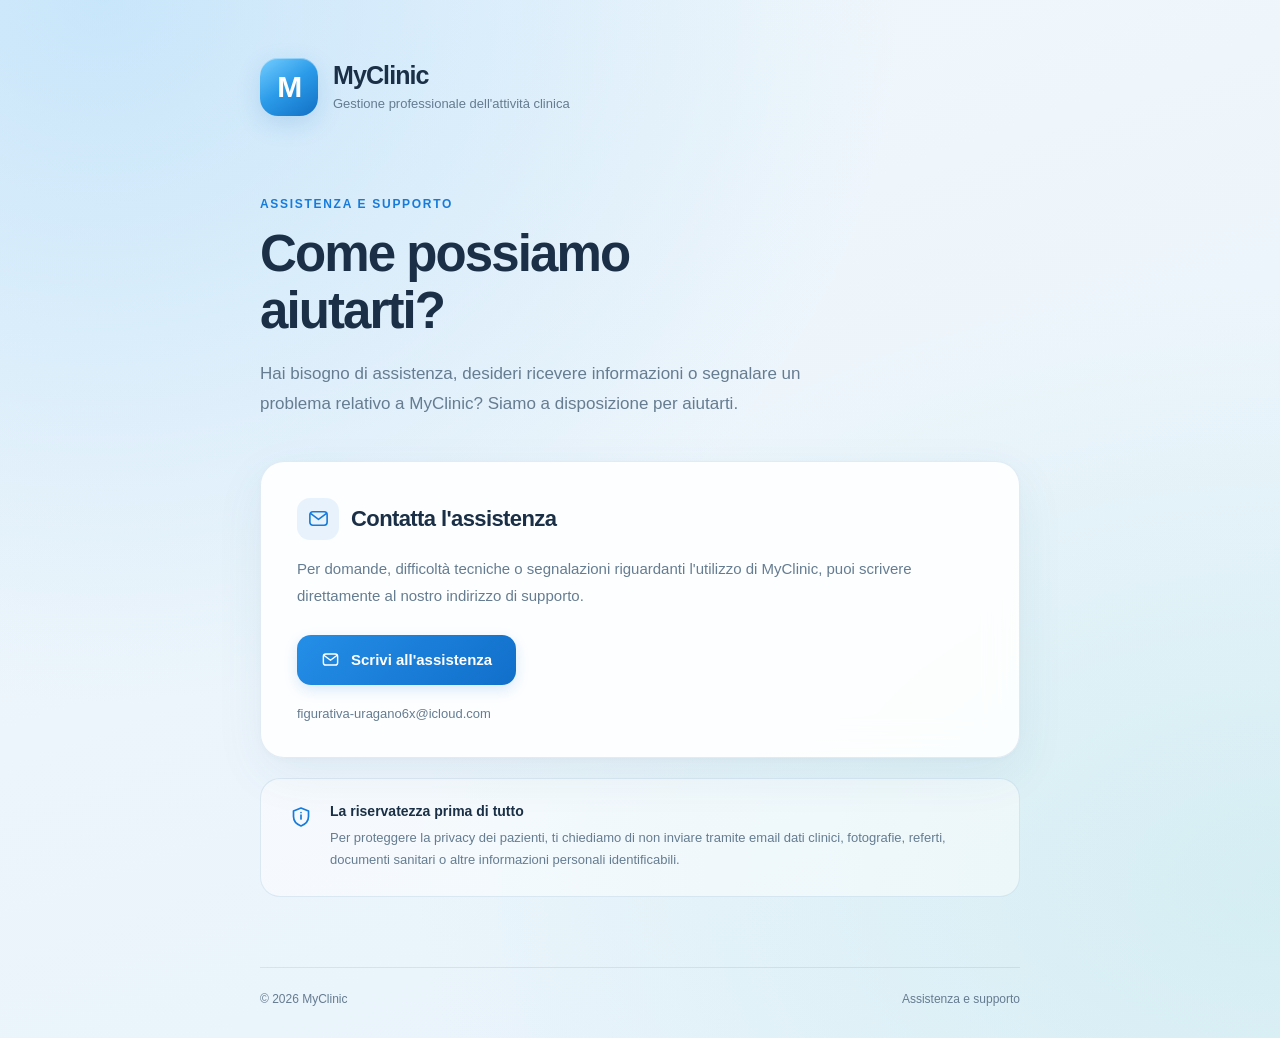
==== myclinic/supporto/index.html @ 0bcbd91c "Refactor index.html for improved structure and content Updated meta description and improved styling" ====
<!DOCTYPE html>
<html lang="it">

<head>
  <meta charset="UTF-8">
  <meta name="viewport" content="width=device-width, initial-scale=1">
  <meta name="color-scheme" content="light dark">

  <title>MyClinic — Assistenza e supporto</title>

  <meta
    name="description"
    content="Assistenza ufficiale MyClinic. Informazioni e supporto per il gestionale professionale dedicato all'attività clinica."
  >

  <style>

    /* ==============================
       MYCLINIC — DESIGN SYSTEM
       ============================== */

    :root {
      color-scheme: light;

      --background: #f1f7fc;
      --background-secondary: #e8f3fb;

      --text: #1b3046;
      --text-secondary: #657c91;

      --accent: #167bdb;
      --accent-hover: #0868c2;

      --surface: rgba(255, 255, 255, 0.88);
      --surface-secondary: rgba(255, 255, 255, 0.48);

      --border: rgba(94, 151, 194, 0.18);

      --shadow:
        0 16px 50px rgba(45, 96, 143, 0.07),
        0 2px 8px rgba(45, 96, 143, 0.03);

      --radius: 24px;
    }

    * {
      box-sizing: border-box;
    }

    html {
      min-height: 100%;
    }

    body {
      margin: 0;
      min-height: 100vh;

      font-family:
        -apple-system,
        BlinkMacSystemFont,
        "Segoe UI",
        sans-serif;

      -webkit-font-smoothing: antialiased;

      color: var(--text);

      background:
        radial-gradient(
          ellipse at 8% 0%,
          rgba(128, 199, 247, 0.36),
          transparent 48%
        ),
        radial-gradient(
          ellipse at 100% 85%,
          rgba(135, 217, 212, 0.21),
          transparent 48%
        ),
        linear-gradient(
          160deg,
          var(--background),
          var(--background-secondary)
        );
    }

    a {
      color: var(--accent);
    }

    /* ==============================
       LAYOUT
       ============================== */

    .container {
      width: min(100% - 40px, 760px);
      margin: 0 auto;
      padding: 58px 0 32px;
    }

    /* ==============================
       BRAND
       ============================== */

    .brand {
      display: flex;
      align-items: center;
      gap: 15px;
      margin-bottom: 78px;
    }

    .brand-mark {
      width: 58px;
      height: 58px;

      flex-shrink: 0;

      display: grid;
      place-items: center;

      border-radius: 18px;

      background:
        linear-gradient(
          145deg,
          #75ceff 0%,
          #2b9be9 48%,
          #126fc4 100%
        );

      box-shadow:
        0 8px 24px rgba(37, 119, 197, 0.18),
        inset 0 1px 0 rgba(255, 255, 255, 0.38);

      color: #ffffff;

      font-size: 30px;
      font-weight: 750;
      letter-spacing: -1.5px;
    }

    .brand-name {
      font-size: 25px;
      font-weight: 750;
      letter-spacing: -0.9px;
    }

    .brand-description {
      margin-top: 4px;
      font-size: 13px;
      color: var(--text-secondary);
      line-height: 1.5;
    }

    /* ==============================
       INTRODUZIONE
       ============================== */

    .eyebrow {
      display: inline-block;

      margin-bottom: 14px;

      color: var(--accent);

      font-size: 12px;
      font-weight: 750;
      letter-spacing: 1.7px;
      text-transform: uppercase;
    }

    h1 {
      margin: 0 0 20px;

      font-size: clamp(35px, 6vw, 51px);
      font-weight: 760;
      letter-spacing: -1.9px;
      line-height: 1.12;
    }

    .intro {
      max-width: 590px;

      margin: 0 0 42px;

      color: var(--text-secondary);

      font-size: 17px;
      line-height: 1.75;
    }

    /* ==============================
       CARD ASSISTENZA
       ============================== */

    .card {
      padding: 36px;

      background: var(--surface);

      border: 1px solid var(--border);
      border-radius: var(--radius);

      box-shadow: var(--shadow);

      backdrop-filter: blur(16px);
      -webkit-backdrop-filter: blur(16px);
    }

    .card-heading {
      display: flex;
      align-items: center;
      gap: 12px;

      margin-bottom: 15px;
    }

    .card-icon {
      width: 42px;
      height: 42px;

      flex-shrink: 0;

      display: grid;
      place-items: center;

      border-radius: 13px;

      background: rgba(22, 123, 219, 0.09);
      color: var(--accent);
    }

    .card h2 {
      margin: 0;

      font-size: 22px;
      font-weight: 720;
      letter-spacing: -0.6px;
    }

    .card p {
      margin: 0 0 26px;

      font-size: 15px;
      line-height: 1.8;

      color: var(--text-secondary);
    }

    /* ==============================
       PULSANTE ASSISTENZA
       ============================== */

    .button {
      display: inline-flex;
      align-items: center;
      justify-content: center;
      gap: 11px;

      min-height: 50px;
      padding: 14px 24px;

      border-radius: 14px;

      background:
        linear-gradient(
          135deg,
          #248ee7,
          #116fca
        );

      color: #ffffff;

      font-size: 15px;
      font-weight: 650;

      text-decoration: none;

      box-shadow:
        0 5px 14px rgba(22, 123, 219, 0.16);

      transition:
        transform 0.18s ease,
        box-shadow 0.18s ease,
        background 0.18s ease;
    }

    .button:hover {
      transform: translateY(-2px);

      box-shadow:
        0 8px 20px rgba(22, 123, 219, 0.23);
    }

    .button:focus-visible {
      outline: 3px solid var(--accent);
      outline-offset: 4px;
    }

    .email {
      display: block;

      margin-top: 21px;

      color: var(--text-secondary);

      font-size: 13px;
      overflow-wrap: anywhere;
    }

    /* ==============================
       INFORMATIVA PRIVACY
       ============================== */

    .privacy-notice {
      display: flex;
      align-items: flex-start;
      gap: 15px;

      margin-top: 20px;
      padding: 24px 26px;

      background: var(--surface-secondary);

      border: 1px solid var(--border);
      border-radius: 20px;
    }

    .privacy-icon {
      width: 28px;
      height: 28px;

      flex-shrink: 0;

      display: grid;
      place-items: center;

      color: var(--accent);
    }

    .privacy-notice strong {
      display: block;

      margin-bottom: 8px;

      font-size: 14px;
      font-weight: 700;
    }

    .privacy-notice p {
      margin: 0;

      color: var(--text-secondary);

      font-size: 13px;
      line-height: 1.75;
    }

    /* ==============================
       FOOTER
       ============================== */

    footer {
      display: flex;
      align-items: center;
      justify-content: space-between;
      flex-wrap: wrap;

      gap: 15px;

      margin-top: 70px;
      padding-top: 24px;

      border-top: 1px solid var(--border);

      color: var(--text-secondary);

      font-size: 12px;
    }

    footer a {
      color: inherit;
      text-decoration: none;
    }

    footer a:hover {
      color: var(--accent);
    }

    /* ==============================
       IPHONE / SCHERMI PICCOLI
       ============================== */

    @media (max-width: 600px) {

      .container {
        width: min(100% - 32px, 760px);
        padding-top: 32px;
      }

      .brand {
        margin-bottom: 60px;
      }

      .brand-mark {
        width: 52px;
        height: 52px;

        border-radius: 16px;
        font-size: 27px;
      }

      .brand-name {
        font-size: 23px;
      }

      .intro {
        font-size: 16px;
        margin-bottom: 32px;
      }

      .card {
        padding: 26px;
        border-radius: 21px;
      }

      .card h2 {
        font-size: 20px;
      }

      .button {
        width: 100%;
      }

      .privacy-notice {
        padding: 20px;
      }

      footer {
        margin-top: 55px;
      }
    }

    /* ==============================
       DARK MODE
       ============================== */

    @media (prefers-color-scheme: dark) {

      :root {
        color-scheme: dark;

        --background: #101b2b;
        --background-secondary: #17283b;

        --text: #edf5ff;
        --text-secondary: #a5b6c9;

        --accent: #67b8ff;
        --accent-hover: #8bcaff;

        --surface: rgba(29, 44, 63, 0.89);
        --surface-secondary: rgba(29, 44, 63, 0.53);

        --border: rgba(151, 196, 236, 0.14);

        --shadow:
          0 16px 55px rgba(0, 0, 0, 0.18);
      }

      body {
        background:
          radial-gradient(
            ellipse at 8% 0%,
            rgba(36, 103, 157, 0.26),
            transparent 52%
          ),
          radial-gradient(
            ellipse at 100% 85%,
            rgba(29, 99, 119, 0.12),
            transparent 45%
          ),
          linear-gradient(
            155deg,
            var(--background),
            var(--background-secondary)
          );
      }

      .brand-mark {
        background:
          linear-gradient(
            145deg,
            #429fdf 0%,
            #2479be 50%,
            #18548f 100%
          );

        box-shadow:
          0 8px 24px rgba(0, 0, 0, 0.24),
          inset 0 1px 0 rgba(255, 255, 255, 0.16);
      }

      .card-icon {
        background: rgba(103, 184, 255, 0.12);
      }

      .button {
        background:
          linear-gradient(
            135deg,
            #2079c9,
            #145da8
          );

        color: #ffffff;
      }

      .button:hover {
        background:
          linear-gradient(
            135deg,
            #298adc,
            #196ab9
          );
      }
    }

    /* ==============================
       ACCESSIBILITÀ
       ============================== */

    @media (prefers-reduced-motion: reduce) {

      .button {
        transition: none;
      }

      .button:hover {
        transform: none;
      }
    }

  </style>
</head>

<body>

  <div class="container">

    <!-- INTESTAZIONE -->

    <header class="brand">

      <div class="brand-mark" aria-hidden="true">
        M
      </div>

      <div>

        <div class="brand-name">
          MyClinic
        </div>

        <div class="brand-description">
          Gestione professionale dell'attività clinica
        </div>

      </div>

    </header>

    <!-- CONTENUTO PRINCIPALE -->

    <main>

      <span class="eyebrow">
        Assistenza e supporto
      </span>

      <h1>
        Come possiamo<br>
        aiutarti?
      </h1>

      <p class="intro">
        Hai bisogno di assistenza, desideri
        ricevere informazioni o segnalare
        un problema relativo a MyClinic?
        Siamo a disposizione per aiutarti.
      </p>

      <!-- CARD CONTATTO -->

      <section class="card">

        <div class="card-heading">

          <div class="card-icon" aria-hidden="true">

            <svg
              width="23"
              height="23"
              viewBox="0 0 24 24"
              fill="none"
              stroke="currentColor"
              stroke-width="1.7"
              stroke-linecap="round"
              stroke-linejoin="round"
            >
              <rect
                x="3"
                y="5"
                width="18"
                height="14"
                rx="3"
              />

              <path d="m4 7 8 6 8-6" />

            </svg>

          </div>

          <h2>
            Contatta l'assistenza
          </h2>

        </div>

        <p>
          Per domande, difficoltà tecniche
          o segnalazioni riguardanti
          l'utilizzo di MyClinic,
          puoi scrivere direttamente
          al nostro indirizzo di supporto.
        </p>

        <a
          class="button"
          href="mailto:figurativa-uragano6x@icloud.com?subject=MyClinic%20-%20Richiesta%20di%20assistenza"
        >

          <svg
            width="19"
            height="19"
            viewBox="0 0 24 24"
            fill="none"
            stroke="currentColor"
            stroke-width="1.8"
            stroke-linecap="round"
            stroke-linejoin="round"
            aria-hidden="true"
          >

            <rect
              x="3"
              y="5"
              width="18"
              height="14"
              rx="3"
            />

            <path d="m4 7 8 6 8-6" />

          </svg>

          Scrivi all'assistenza

        </a>

        <span class="email">
          figurativa-uragano6x@icloud.com
        </span>

      </section>

      <!-- AVVISO PRIVACY -->

      <aside class="privacy-notice">

        <div class="privacy-icon" aria-hidden="true">

          <svg
            width="24"
            height="24"
            viewBox="0 0 24 24"
            fill="none"
            stroke="currentColor"
            stroke-width="1.7"
            stroke-linecap="round"
            stroke-linejoin="round"
          >

            <path
              d="M12 3 4.5 6v5.5c0 4.5 3 7.7 7.5 9.5 4.5-1.8 7.5-5 7.5-9.5V6L12 3Z"
            />

            <path d="M12 10v4" />

            <path d="M12 7.5h.01" />

          </svg>

        </div>

        <div>

          <strong>
            La riservatezza prima di tutto
          </strong>

          <p>
            Per proteggere la privacy dei pazienti,
            ti chiediamo di non inviare tramite email
            dati clinici, fotografie, referti,
            documenti sanitari o altre informazioni
            personali identificabili.
          </p>

        </div>

      </aside>

    </main>

    <!-- FOOTER -->

    <footer>

      <span>
        © 2026 MyClinic
      </span>

      <span>
        Assistenza e supporto
      </span>

    </footer>

  </div>

</body>
</html>
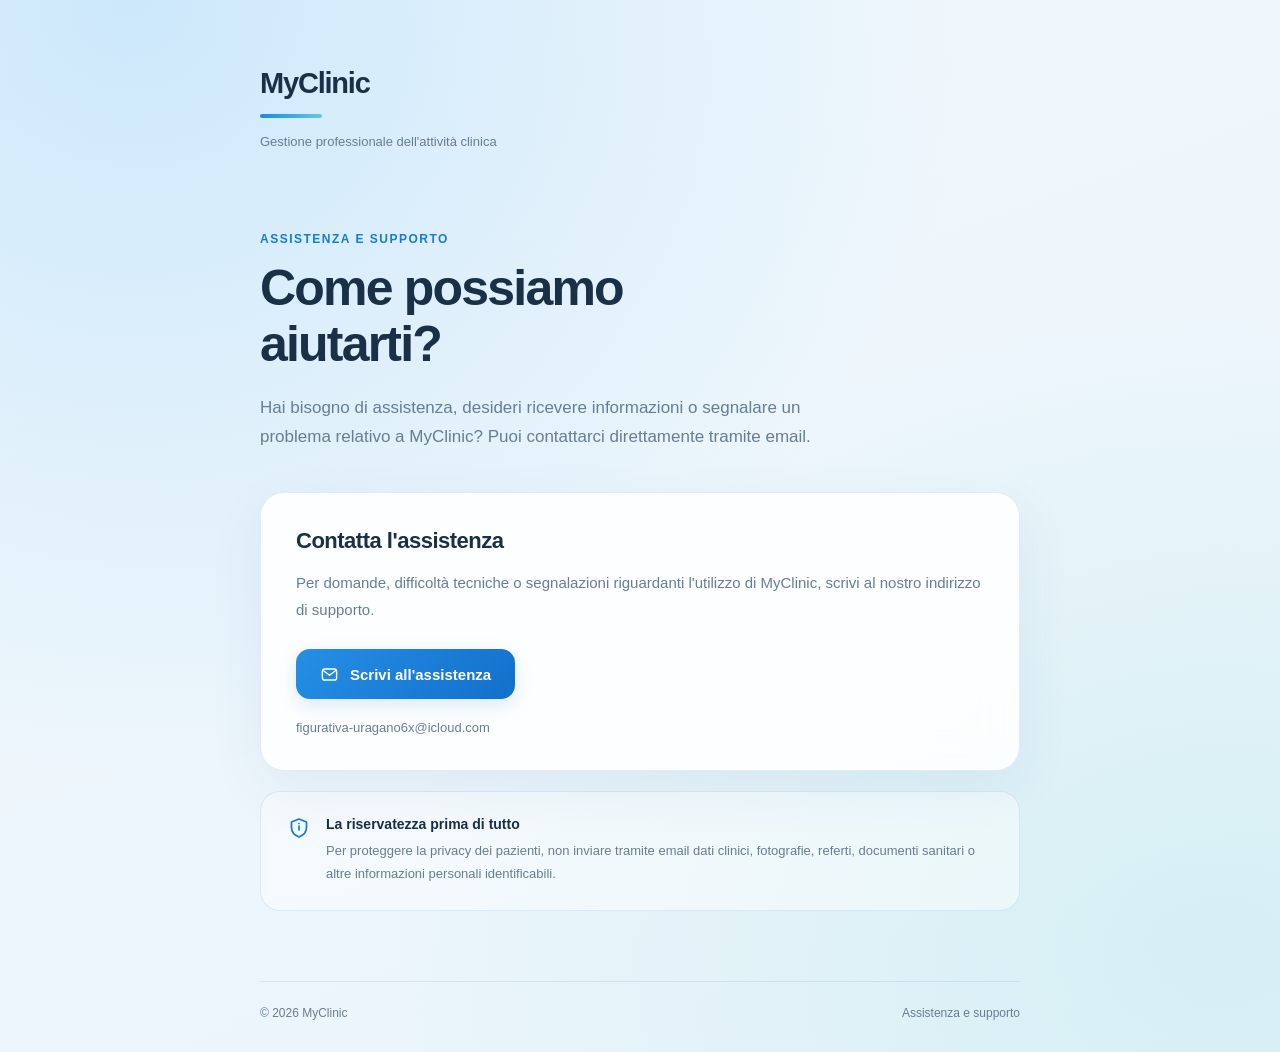
==== commit 751a2a47: "Refactor index.html for style and content updates Updated styles and content for improved clarity an" ====
--- a/myclinic/supporto/index.html
+++ b/myclinic/supporto/index.html
@@ -8,47 +8,31 @@
 
   <title>MyClinic — Assistenza e supporto</title>
 
-  <meta
-    name="description"
-    content="Assistenza ufficiale MyClinic. Informazioni e supporto per il gestionale professionale dedicato all'attività clinica."
-  >
+  <meta name="description"
+        content="Assistenza e supporto per MyClinic, gestionale professionale per l'attività clinica.">
 
   <style>
-
-    /* ==============================
-       MYCLINIC — DESIGN SYSTEM
-       ============================== */
-
     :root {
       color-scheme: light;
 
-      --background: #f1f7fc;
-      --background-secondary: #e8f3fb;
-
-      --text: #1b3046;
-      --text-secondary: #657c91;
-
-      --accent: #167bdb;
-      --accent-hover: #0868c2;
-
-      --surface: rgba(255, 255, 255, 0.88);
-      --surface-secondary: rgba(255, 255, 255, 0.48);
-
-      --border: rgba(94, 151, 194, 0.18);
-
-      --shadow:
-        0 16px 50px rgba(45, 96, 143, 0.07),
-        0 2px 8px rgba(45, 96, 143, 0.03);
-
-      --radius: 24px;
+      --bg: #f2f8fc;
+      --bg-end: #e9f4fb;
+
+      --text: #193047;
+      --secondary: #667e92;
+
+      --blue: #167cda;
+      --blue-hover: #0969bf;
+
+      --surface: rgba(255, 255, 255, .88);
+      --notice: rgba(255, 255, 255, .45);
+      --border: rgba(90, 151, 199, .17);
+
+      --shadow: 0 18px 55px rgba(37, 91, 141, .07);
     }
 
     * {
       box-sizing: border-box;
-    }
-
-    html {
-      min-height: 100%;
     }
 
     body {
@@ -61,144 +45,110 @@
         "Segoe UI",
         sans-serif;
 
+      color: var(--text);
       -webkit-font-smoothing: antialiased;
-
-      color: var(--text);
 
       background:
         radial-gradient(
-          ellipse at 8% 0%,
-          rgba(128, 199, 247, 0.36),
-          transparent 48%
+          ellipse at 10% 0%,
+          rgba(126, 199, 249, .32),
+          transparent 52%
         ),
         radial-gradient(
-          ellipse at 100% 85%,
-          rgba(135, 217, 212, 0.21),
+          ellipse at 95% 90%,
+          rgba(119, 215, 212, .18),
           transparent 48%
         ),
         linear-gradient(
           160deg,
-          var(--background),
-          var(--background-secondary)
+          var(--bg),
+          var(--bg-end)
         );
     }
 
-    a {
-      color: var(--accent);
-    }
-
-    /* ==============================
-       LAYOUT
-       ============================== */
-
     .container {
-      width: min(100% - 40px, 760px);
+      width: min(calc(100% - 40px), 760px);
       margin: 0 auto;
-      padding: 58px 0 32px;
-    }
-
-    /* ==============================
-       BRAND
-       ============================== */
+      padding: 66px 0 32px;
+    }
+
+    /* IDENTITÀ */
 
     .brand {
-      display: flex;
-      align-items: center;
-      gap: 15px;
-      margin-bottom: 78px;
-    }
-
-    .brand-mark {
-      width: 58px;
-      height: 58px;
-
-      flex-shrink: 0;
-
-      display: grid;
-      place-items: center;
-
-      border-radius: 18px;
-
-      background:
-        linear-gradient(
-          145deg,
-          #75ceff 0%,
-          #2b9be9 48%,
-          #126fc4 100%
-        );
-
-      box-shadow:
-        0 8px 24px rgba(37, 119, 197, 0.18),
-        inset 0 1px 0 rgba(255, 255, 255, 0.38);
-
-      color: #ffffff;
-
-      font-size: 30px;
-      font-weight: 750;
-      letter-spacing: -1.5px;
+      margin-bottom: 76px;
     }
 
     .brand-name {
-      font-size: 25px;
-      font-weight: 750;
-      letter-spacing: -0.9px;
-    }
-
-    .brand-description {
-      margin-top: 4px;
+      display: inline-block;
+
+      font-size: 29px;
+      font-weight: 760;
+      letter-spacing: -1.2px;
+      line-height: 1.2;
+    }
+
+    .brand-accent {
+      width: 62px;
+      height: 4px;
+
+      margin-top: 13px;
+      border-radius: 99px;
+
+      background: linear-gradient(
+        90deg,
+        #1688e9,
+        #67c9dc
+      );
+    }
+
+    .brand-subtitle {
+      margin-top: 14px;
+
+      color: var(--secondary);
       font-size: 13px;
-      color: var(--text-secondary);
-      line-height: 1.5;
-    }
-
-    /* ==============================
-       INTRODUZIONE
-       ============================== */
+      line-height: 1.6;
+    }
+
+    /* INTRODUZIONE */
 
     .eyebrow {
       display: inline-block;
 
       margin-bottom: 14px;
 
-      color: var(--accent);
-
+      color: var(--blue);
       font-size: 12px;
       font-weight: 750;
-      letter-spacing: 1.7px;
+      letter-spacing: 1.5px;
       text-transform: uppercase;
     }
 
     h1 {
       margin: 0 0 20px;
 
-      font-size: clamp(35px, 6vw, 51px);
+      font-size: clamp(35px, 6vw, 50px);
       font-weight: 760;
-      letter-spacing: -1.9px;
-      line-height: 1.12;
+      letter-spacing: -1.8px;
+      line-height: 1.13;
     }
 
     .intro {
       max-width: 590px;
-
-      margin: 0 0 42px;
-
-      color: var(--text-secondary);
-
+      margin: 0 0 40px;
+
+      color: var(--secondary);
       font-size: 17px;
       line-height: 1.75;
     }
 
-    /* ==============================
-       CARD ASSISTENZA
-       ============================== */
+    /* CARD */
 
     .card {
-      padding: 36px;
+      padding: 35px;
 
       background: var(--surface);
-
       border: 1px solid var(--border);
-      border-radius: var(--radius);
+      border-radius: 24px;
 
       box-shadow: var(--shadow);
 
@@ -206,49 +156,23 @@
       -webkit-backdrop-filter: blur(16px);
     }
 
-    .card-heading {
-      display: flex;
-      align-items: center;
-      gap: 12px;
-
-      margin-bottom: 15px;
-    }
-
-    .card-icon {
-      width: 42px;
-      height: 42px;
-
-      flex-shrink: 0;
-
-      display: grid;
-      place-items: center;
-
-      border-radius: 13px;
-
-      background: rgba(22, 123, 219, 0.09);
-      color: var(--accent);
-    }
-
     .card h2 {
-      margin: 0;
+      margin: 0 0 15px;
 
       font-size: 22px;
       font-weight: 720;
-      letter-spacing: -0.6px;
+      letter-spacing: -.5px;
     }
 
     .card p {
       margin: 0 0 26px;
 
+      color: var(--secondary);
       font-size: 15px;
       line-height: 1.8;
-
-      color: var(--text-secondary);
-    }
-
-    /* ==============================
-       PULSANTE ASSISTENZA
-       ============================== */
+    }
+
+    /* CONTATTO */
 
     .button {
       display: inline-flex;
@@ -259,158 +183,107 @@
       min-height: 50px;
       padding: 14px 24px;
 
+      background: linear-gradient(
+        135deg,
+        #268fe6,
+        #126fca
+      );
+
+      color: #fff;
+      text-decoration: none;
+
       border-radius: 14px;
-
-      background:
-        linear-gradient(
-          135deg,
-          #248ee7,
-          #116fca
-        );
-
-      color: #ffffff;
 
       font-size: 15px;
       font-weight: 650;
 
-      text-decoration: none;
-
-      box-shadow:
-        0 5px 14px rgba(22, 123, 219, 0.16);
+      box-shadow: 0 6px 18px rgba(22, 123, 219, .16);
 
       transition:
-        transform 0.18s ease,
-        box-shadow 0.18s ease,
-        background 0.18s ease;
+        transform .18s ease,
+        box-shadow .18s ease;
     }
 
     .button:hover {
       transform: translateY(-2px);
-
-      box-shadow:
-        0 8px 20px rgba(22, 123, 219, 0.23);
+      box-shadow: 0 9px 22px rgba(22, 123, 219, .22);
     }
 
     .button:focus-visible {
-      outline: 3px solid var(--accent);
+      outline: 3px solid var(--blue);
       outline-offset: 4px;
     }
 
     .email {
       display: block;
-
       margin-top: 21px;
 
-      color: var(--text-secondary);
-
+      color: var(--secondary);
       font-size: 13px;
       overflow-wrap: anywhere;
     }
 
-    /* ==============================
-       INFORMATIVA PRIVACY
-       ============================== */
-
-    .privacy-notice {
+    /* AVVISO PRIVACY */
+
+    .notice {
       display: flex;
-      align-items: flex-start;
       gap: 15px;
 
       margin-top: 20px;
       padding: 24px 26px;
 
-      background: var(--surface-secondary);
-
+      background: var(--notice);
       border: 1px solid var(--border);
       border-radius: 20px;
     }
 
-    .privacy-icon {
-      width: 28px;
-      height: 28px;
-
+    .notice-icon {
+      color: var(--blue);
       flex-shrink: 0;
-
-      display: grid;
-      place-items: center;
-
-      color: var(--accent);
-    }
-
-    .privacy-notice strong {
+    }
+
+    .notice strong {
       display: block;
-
       margin-bottom: 8px;
 
       font-size: 14px;
-      font-weight: 700;
-    }
-
-    .privacy-notice p {
+    }
+
+    .notice p {
       margin: 0;
 
-      color: var(--text-secondary);
-
+      color: var(--secondary);
       font-size: 13px;
       line-height: 1.75;
     }
 
-    /* ==============================
-       FOOTER
-       ============================== */
+    /* FOOTER */
 
     footer {
       display: flex;
-      align-items: center;
       justify-content: space-between;
       flex-wrap: wrap;
-
-      gap: 15px;
+      gap: 12px;
 
       margin-top: 70px;
       padding-top: 24px;
 
       border-top: 1px solid var(--border);
 
-      color: var(--text-secondary);
-
+      color: var(--secondary);
       font-size: 12px;
     }
 
-    footer a {
-      color: inherit;
-      text-decoration: none;
-    }
-
-    footer a:hover {
-      color: var(--accent);
-    }
-
-    /* ==============================
-       IPHONE / SCHERMI PICCOLI
-       ============================== */
+    /* IPHONE */
 
     @media (max-width: 600px) {
-
       .container {
-        width: min(100% - 32px, 760px);
-        padding-top: 32px;
+        width: min(calc(100% - 32px), 760px);
+        padding-top: 38px;
       }
 
       .brand {
-        margin-bottom: 60px;
-      }
-
-      .brand-mark {
-        width: 52px;
-        height: 52px;
-
-        border-radius: 16px;
-        font-size: 27px;
-      }
-
-      .brand-name {
-        font-size: 23px;
+        margin-bottom: 58px;
       }
 
       .intro {
@@ -423,114 +296,75 @@
         border-radius: 21px;
       }
 
-      .card h2 {
-        font-size: 20px;
-      }
-
       .button {
         width: 100%;
       }
 
-      .privacy-notice {
+      .notice {
         padding: 20px;
       }
 
       footer {
-        margin-top: 55px;
-      }
-    }
-
-    /* ==============================
-       DARK MODE
-       ============================== */
+        margin-top: 54px;
+      }
+    }
+
+    /* DARK MODE */
 
     @media (prefers-color-scheme: dark) {
-
       :root {
         color-scheme: dark;
 
-        --background: #101b2b;
-        --background-secondary: #17283b;
+        --bg: #101b2b;
+        --bg-end: #192b3e;
 
         --text: #edf5ff;
-        --text-secondary: #a5b6c9;
-
-        --accent: #67b8ff;
-        --accent-hover: #8bcaff;
-
-        --surface: rgba(29, 44, 63, 0.89);
-        --surface-secondary: rgba(29, 44, 63, 0.53);
-
-        --border: rgba(151, 196, 236, 0.14);
-
-        --shadow:
-          0 16px 55px rgba(0, 0, 0, 0.18);
+        --secondary: #a9b9ca;
+
+        --blue: #70bcff;
+        --blue-hover: #91ceff;
+
+        --surface: rgba(29, 44, 63, .89);
+        --notice: rgba(29, 44, 63, .55);
+        --border: rgba(151, 196, 236, .14);
+
+        --shadow: 0 18px 55px rgba(0, 0, 0, .19);
       }
 
       body {
         background:
           radial-gradient(
-            ellipse at 8% 0%,
-            rgba(36, 103, 157, 0.26),
+            ellipse at 10% 0%,
+            rgba(39, 105, 156, .25),
             transparent 52%
           ),
-          radial-gradient(
-            ellipse at 100% 85%,
-            rgba(29, 99, 119, 0.12),
-            transparent 45%
-          ),
           linear-gradient(
-            155deg,
-            var(--background),
-            var(--background-secondary)
+            160deg,
+            var(--bg),
+            var(--bg-end)
           );
       }
 
-      .brand-mark {
-        background:
-          linear-gradient(
-            145deg,
-            #429fdf 0%,
-            #2479be 50%,
-            #18548f 100%
-          );
-
-        box-shadow:
-          0 8px 24px rgba(0, 0, 0, 0.24),
-          inset 0 1px 0 rgba(255, 255, 255, 0.16);
-      }
-
-      .card-icon {
-        background: rgba(103, 184, 255, 0.12);
+      .brand-accent {
+        background: linear-gradient(
+          90deg,
+          #438ed0,
+          #5cb3bf
+        );
       }
 
       .button {
-        background:
-          linear-gradient(
-            135deg,
-            #2079c9,
-            #145da8
-          );
-
-        color: #ffffff;
-      }
-
-      .button:hover {
-        background:
-          linear-gradient(
-            135deg,
-            #298adc,
-            #196ab9
-          );
-      }
-    }
-
-    /* ==============================
-       ACCESSIBILITÀ
-       ============================== */
+        background: linear-gradient(
+          135deg,
+          #247fc8,
+          #155fa8
+        );
+      }
+    }
+
+    /* ACCESSIBILITÀ */
 
     @media (prefers-reduced-motion: reduce) {
-
       .button {
         transition: none;
       }
@@ -539,7 +373,6 @@
         transform: none;
       }
     }
-
   </style>
 </head>
 
@@ -547,29 +380,14 @@
 
   <div class="container">
 
-    <!-- INTESTAZIONE -->
-
     <header class="brand">
-
-      <div class="brand-mark" aria-hidden="true">
-        M
+      <div class="brand-name">MyClinic</div>
+      <div class="brand-accent" aria-hidden="true"></div>
+
+      <div class="brand-subtitle">
+        Gestione professionale dell'attività clinica
       </div>
-
-      <div>
-
-        <div class="brand-name">
-          MyClinic
-        </div>
-
-        <div class="brand-description">
-          Gestione professionale dell'attività clinica
-        </div>
-
-      </div>
-
     </header>
-
-    <!-- CONTENUTO PRINCIPALE -->
 
     <main>
 
@@ -583,56 +401,19 @@
       </h1>
 
       <p class="intro">
-        Hai bisogno di assistenza, desideri
-        ricevere informazioni o segnalare
-        un problema relativo a MyClinic?
-        Siamo a disposizione per aiutarti.
+        Hai bisogno di assistenza, desideri ricevere
+        informazioni o segnalare un problema relativo
+        a MyClinic? Puoi contattarci direttamente tramite email.
       </p>
 
-      <!-- CARD CONTATTO -->
-
       <section class="card">
 
-        <div class="card-heading">
-
-          <div class="card-icon" aria-hidden="true">
-
-            <svg
-              width="23"
-              height="23"
-              viewBox="0 0 24 24"
-              fill="none"
-              stroke="currentColor"
-              stroke-width="1.7"
-              stroke-linecap="round"
-              stroke-linejoin="round"
-            >
-              <rect
-                x="3"
-                y="5"
-                width="18"
-                height="14"
-                rx="3"
-              />
-
-              <path d="m4 7 8 6 8-6" />
-
-            </svg>
-
-          </div>
-
-          <h2>
-            Contatta l'assistenza
-          </h2>
-
-        </div>
+        <h2>Contatta l'assistenza</h2>
 
         <p>
-          Per domande, difficoltà tecniche
-          o segnalazioni riguardanti
-          l'utilizzo di MyClinic,
-          puoi scrivere direttamente
-          al nostro indirizzo di supporto.
+          Per domande, difficoltà tecniche o segnalazioni
+          riguardanti l'utilizzo di MyClinic,
+          scrivi al nostro indirizzo di supporto.
         </p>
 
         <a
@@ -651,7 +432,6 @@
             stroke-linejoin="round"
             aria-hidden="true"
           >
-
             <rect
               x="3"
               y="5"
@@ -659,13 +439,10 @@
               height="14"
               rx="3"
             />
-
             <path d="m4 7 8 6 8-6" />
-
           </svg>
 
           Scrivi all'assistenza
-
         </a>
 
         <span class="email">
@@ -674,12 +451,9 @@
 
       </section>
 
-      <!-- AVVISO PRIVACY -->
-
-      <aside class="privacy-notice">
-
-        <div class="privacy-icon" aria-hidden="true">
-
+      <aside class="notice">
+
+        <div class="notice-icon" aria-hidden="true">
           <svg
             width="24"
             height="24"
@@ -690,51 +464,32 @@
             stroke-linecap="round"
             stroke-linejoin="round"
           >
-
             <path
               d="M12 3 4.5 6v5.5c0 4.5 3 7.7 7.5 9.5 4.5-1.8 7.5-5 7.5-9.5V6L12 3Z"
             />
-
             <path d="M12 10v4" />
-
             <path d="M12 7.5h.01" />
-
           </svg>
-
         </div>
 
         <div>
-
-          <strong>
-            La riservatezza prima di tutto
-          </strong>
+          <strong>La riservatezza prima di tutto</strong>
 
           <p>
             Per proteggere la privacy dei pazienti,
-            ti chiediamo di non inviare tramite email
-            dati clinici, fotografie, referti,
-            documenti sanitari o altre informazioni
-            personali identificabili.
+            non inviare tramite email dati clinici,
+            fotografie, referti, documenti sanitari
+            o altre informazioni personali identificabili.
           </p>
-
         </div>
 
       </aside>
 
     </main>
 
-    <!-- FOOTER -->
-
     <footer>
-
-      <span>
-        © 2026 MyClinic
-      </span>
-
-      <span>
-        Assistenza e supporto
-      </span>
-
+      <span>© 2026 MyClinic</span>
+      <span>Assistenza e supporto</span>
     </footer>
 
   </div>
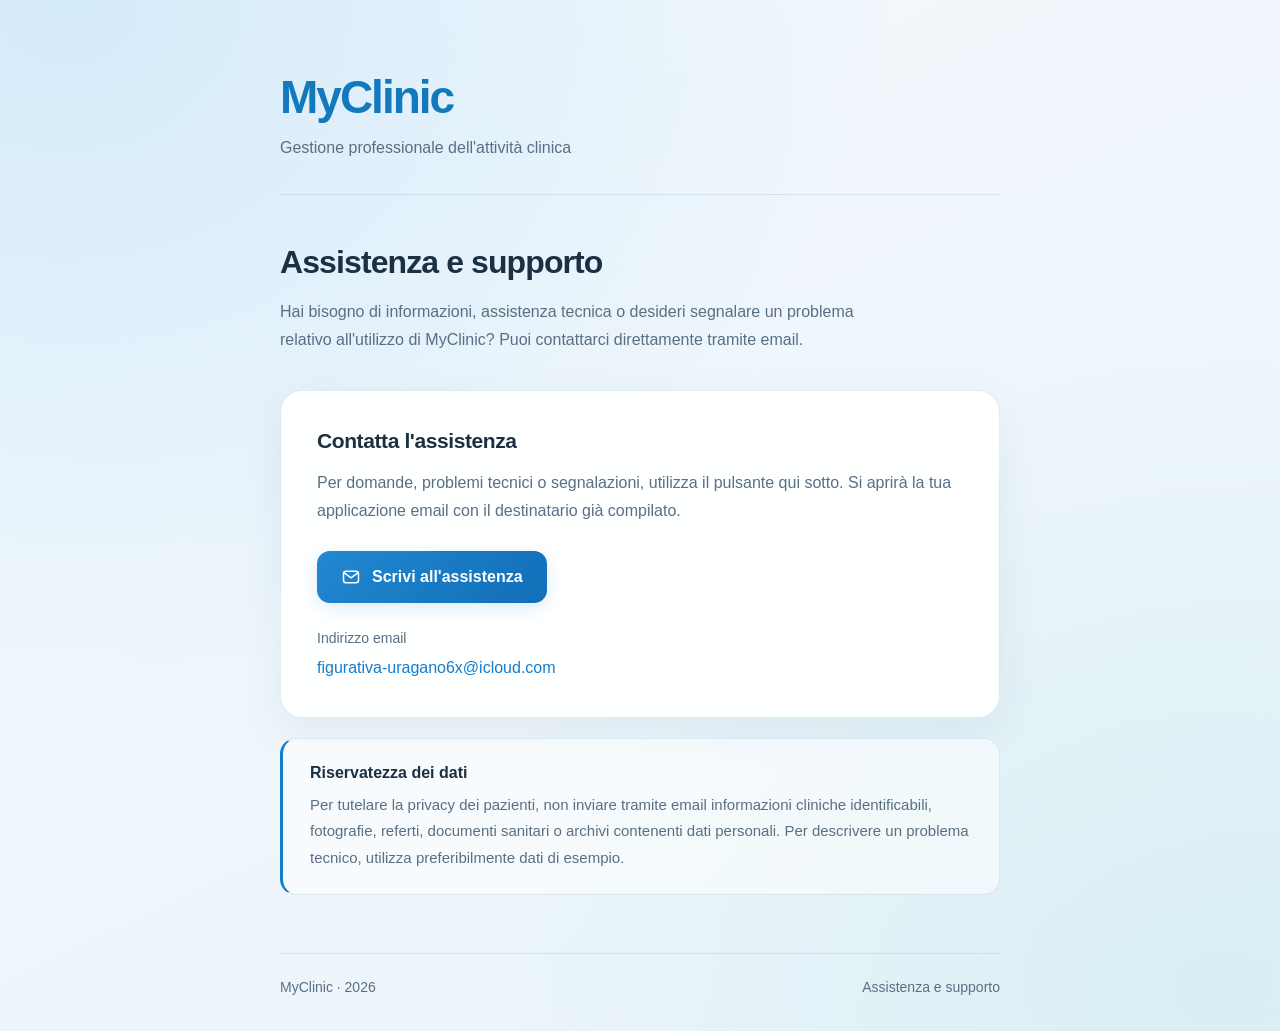
==== commit 7eca8ba2: "Refactor support page HTML and CSS styles Updated the HTML structure and styles for the MyClinic sup" ====
--- a/myclinic/supporto/index.html
+++ b/myclinic/supporto/index.html
@@ -8,256 +8,316 @@
 
   <title>MyClinic — Assistenza e supporto</title>
 
-  <meta name="description"
-        content="Assistenza e supporto per MyClinic, gestionale professionale per l'attività clinica.">
+  <meta
+    name="description"
+    content="Assistenza e supporto per MyClinic, applicazione professionale per la gestione dell'attività clinica."
+  >
 
   <style>
+
+    /* ========================================
+       MYCLINIC — IDENTITÀ VISIVA
+       ======================================== */
+
     :root {
       color-scheme: light;
 
-      --bg: #f2f8fc;
-      --bg-end: #e9f4fb;
-
-      --text: #193047;
-      --secondary: #667e92;
-
-      --blue: #167cda;
-      --blue-hover: #0969bf;
-
-      --surface: rgba(255, 255, 255, .88);
-      --notice: rgba(255, 255, 255, .45);
-      --border: rgba(90, 151, 199, .17);
-
-      --shadow: 0 18px 55px rgba(37, 91, 141, .07);
-    }
-
-    * {
-      box-sizing: border-box;
-    }
-
-    body {
-      margin: 0;
-      min-height: 100vh;
-
-      font-family:
+      --background: #f4f8fc;
+      --background-end: #eaf4fa;
+
+      --text: #1c3043;
+      --muted: #596f83;
+
+      --brand: #1379bd;
+      --accent: #147dcc;
+      --accent-hover: #096aaf;
+
+      --surface: rgba(255, 255, 255, 0.94);
+      --surface-soft: rgba(255, 255, 255, 0.55);
+
+      --border: rgba(91, 151, 194, 0.18);
+
+      --shadow:
+        0 14px 44px rgba(31, 87, 131, 0.07);
+
+      --font:
         -apple-system,
         BlinkMacSystemFont,
         "Segoe UI",
         sans-serif;
+    }
+
+    * {
+      box-sizing: border-box;
+    }
+
+    html {
+      min-height: 100%;
+    }
+
+    body {
+      margin: 0;
+      min-height: 100vh;
+
+      font-family: var(--font);
+      font-size: 16px;
+      font-weight: 400;
+      line-height: 1.65;
 
       color: var(--text);
+
       -webkit-font-smoothing: antialiased;
 
       background:
         radial-gradient(
-          ellipse at 10% 0%,
-          rgba(126, 199, 249, .32),
-          transparent 52%
+          ellipse at 5% 0%,
+          rgba(127, 199, 244, 0.27),
+          transparent 48%
         ),
         radial-gradient(
-          ellipse at 95% 90%,
-          rgba(119, 215, 212, .18),
-          transparent 48%
+          ellipse at 95% 95%,
+          rgba(113, 208, 208, 0.15),
+          transparent 45%
         ),
         linear-gradient(
-          160deg,
-          var(--bg),
-          var(--bg-end)
+          155deg,
+          var(--background),
+          var(--background-end)
         );
     }
 
+    a {
+      color: var(--accent);
+    }
+
+    /* ========================================
+       CONTENITORE
+       ======================================== */
+
     .container {
-      width: min(calc(100% - 40px), 760px);
+      width: min(calc(100% - 40px), 720px);
       margin: 0 auto;
-      padding: 66px 0 32px;
-    }
-
-    /* IDENTITÀ */
+      padding: 72px 0 32px;
+    }
+
+    /* ========================================
+       INTESTAZIONE MYCLINIC
+       ======================================== */
+
+    .site-header {
+      padding-bottom: 34px;
+      margin-bottom: 48px;
+
+      border-bottom: 1px solid var(--border);
+    }
 
     .brand {
-      margin-bottom: 76px;
-    }
-
-    .brand-name {
-      display: inline-block;
-
-      font-size: 29px;
-      font-weight: 760;
-      letter-spacing: -1.2px;
+      margin: 0;
+
+      font-size: 46px;
+      font-weight: 700;
+      letter-spacing: -2px;
+      line-height: 1.1;
+
+      color: var(--brand);
+    }
+
+    .brand-description {
+      margin: 12px 0 0;
+
+      font-size: 16px;
+      font-weight: 400;
+      line-height: 1.6;
+
+      color: var(--muted);
+    }
+
+    /* ========================================
+       TITOLI E TESTO
+       ======================================== */
+
+    h1,
+    h2,
+    p {
+      overflow-wrap: break-word;
+    }
+
+    h1 {
+      margin: 0 0 16px;
+
+      font-size: 32px;
+      font-weight: 700;
+      letter-spacing: -0.9px;
       line-height: 1.2;
     }
 
-    .brand-accent {
-      width: 62px;
-      height: 4px;
-
-      margin-top: 13px;
-      border-radius: 99px;
-
-      background: linear-gradient(
-        90deg,
-        #1688e9,
-        #67c9dc
-      );
-    }
-
-    .brand-subtitle {
-      margin-top: 14px;
-
-      color: var(--secondary);
-      font-size: 13px;
-      line-height: 1.6;
-    }
-
-    /* INTRODUZIONE */
-
-    .eyebrow {
-      display: inline-block;
-
-      margin-bottom: 14px;
-
-      color: var(--blue);
-      font-size: 12px;
-      font-weight: 750;
-      letter-spacing: 1.5px;
-      text-transform: uppercase;
-    }
-
-    h1 {
-      margin: 0 0 20px;
-
-      font-size: clamp(35px, 6vw, 50px);
-      font-weight: 760;
-      letter-spacing: -1.8px;
-      line-height: 1.13;
-    }
-
     .intro {
-      max-width: 590px;
-      margin: 0 0 40px;
-
-      color: var(--secondary);
-      font-size: 17px;
+      max-width: 620px;
+
+      margin: 0 0 36px;
+
+      font-size: 16px;
+      font-weight: 400;
       line-height: 1.75;
-    }
-
-    /* CARD */
-
-    .card {
-      padding: 35px;
+
+      color: var(--muted);
+    }
+
+    h2 {
+      margin: 0 0 14px;
+
+      font-size: 21px;
+      font-weight: 600;
+      letter-spacing: -0.4px;
+      line-height: 1.35;
+    }
+
+    /* ========================================
+       CARD ASSISTENZA
+       ======================================== */
+
+    .support-card {
+      padding: 36px;
+
+      border: 1px solid var(--border);
+      border-radius: 22px;
 
       background: var(--surface);
-      border: 1px solid var(--border);
-      border-radius: 24px;
 
       box-shadow: var(--shadow);
-
-      backdrop-filter: blur(16px);
-      -webkit-backdrop-filter: blur(16px);
-    }
-
-    .card h2 {
-      margin: 0 0 15px;
-
-      font-size: 22px;
-      font-weight: 720;
-      letter-spacing: -.5px;
-    }
-
-    .card p {
+    }
+
+    .support-card p {
       margin: 0 0 26px;
 
-      color: var(--secondary);
-      font-size: 15px;
-      line-height: 1.8;
-    }
-
-    /* CONTATTO */
-
-    .button {
+      font-size: 16px;
+      line-height: 1.75;
+
+      color: var(--muted);
+    }
+
+    /* ========================================
+       PULSANTE EMAIL
+       ======================================== */
+
+    .support-button {
       display: inline-flex;
       align-items: center;
       justify-content: center;
       gap: 11px;
 
-      min-height: 50px;
+      min-height: 52px;
       padding: 14px 24px;
 
-      background: linear-gradient(
-        135deg,
-        #268fe6,
-        #126fca
-      );
-
-      color: #fff;
+      border-radius: 13px;
+
+      background:
+        linear-gradient(
+          135deg,
+          #2188d1,
+          #126eb8
+        );
+
+      color: #ffffff;
+
+      font-family: var(--font);
+      font-size: 16px;
+      font-weight: 600;
+      line-height: 1.35;
+
       text-decoration: none;
 
-      border-radius: 14px;
+      box-shadow:
+        0 5px 16px rgba(20, 125, 204, 0.15);
+
+      transition:
+        background 0.2s ease,
+        box-shadow 0.2s ease,
+        transform 0.2s ease;
+    }
+
+    .support-button:hover {
+      background:
+        linear-gradient(
+          135deg,
+          #147ac3,
+          #0c61a5
+        );
+
+      box-shadow:
+        0 8px 20px rgba(20, 125, 204, 0.19);
+
+      transform: translateY(-1px);
+    }
+
+    .support-button:focus-visible,
+    a:focus-visible {
+      outline: 3px solid var(--accent);
+      outline-offset: 4px;
+    }
+
+    .email-label {
+      margin: 24px 0 5px;
+
+      font-size: 14px;
+      font-weight: 400;
+
+      color: var(--muted);
+    }
+
+    .email-address {
+      display: inline-block;
+
+      font-size: 16px;
+      font-weight: 500;
+      line-height: 1.5;
+
+      color: var(--accent);
+      text-decoration: none;
+
+      overflow-wrap: anywhere;
+    }
+
+    .email-address:hover {
+      text-decoration: underline;
+    }
+
+    /* ========================================
+       AVVISO RISERVATEZZA
+       ======================================== */
+
+    .privacy-notice {
+      margin-top: 20px;
+      padding: 23px 27px;
+
+      border: 1px solid var(--border);
+      border-left: 3px solid var(--accent);
+      border-radius: 16px;
+
+      background: var(--surface-soft);
+    }
+
+    .privacy-notice h2 {
+      margin: 0 0 8px;
+
+      font-size: 16px;
+      font-weight: 600;
+      letter-spacing: 0;
+    }
+
+    .privacy-notice p {
+      margin: 0;
 
       font-size: 15px;
-      font-weight: 650;
-
-      box-shadow: 0 6px 18px rgba(22, 123, 219, .16);
-
-      transition:
-        transform .18s ease,
-        box-shadow .18s ease;
-    }
-
-    .button:hover {
-      transform: translateY(-2px);
-      box-shadow: 0 9px 22px rgba(22, 123, 219, .22);
-    }
-
-    .button:focus-visible {
-      outline: 3px solid var(--blue);
-      outline-offset: 4px;
-    }
-
-    .email {
-      display: block;
-      margin-top: 21px;
-
-      color: var(--secondary);
-      font-size: 13px;
-      overflow-wrap: anywhere;
-    }
-
-    /* AVVISO PRIVACY */
-
-    .notice {
-      display: flex;
-      gap: 15px;
-
-      margin-top: 20px;
-      padding: 24px 26px;
-
-      background: var(--notice);
-      border: 1px solid var(--border);
-      border-radius: 20px;
-    }
-
-    .notice-icon {
-      color: var(--blue);
-      flex-shrink: 0;
-    }
-
-    .notice strong {
-      display: block;
-      margin-bottom: 8px;
-
-      font-size: 14px;
-    }
-
-    .notice p {
-      margin: 0;
-
-      color: var(--secondary);
-      font-size: 13px;
+      font-weight: 400;
       line-height: 1.75;
-    }
-
-    /* FOOTER */
+
+      color: var(--muted);
+    }
+
+    /* ========================================
+       FOOTER
+       ======================================== */
 
     footer {
       display: flex;
@@ -265,114 +325,151 @@
       flex-wrap: wrap;
       gap: 12px;
 
-      margin-top: 70px;
-      padding-top: 24px;
+      margin-top: 58px;
+      padding-top: 22px;
 
       border-top: 1px solid var(--border);
 
-      color: var(--secondary);
-      font-size: 12px;
-    }
-
-    /* IPHONE */
+      font-size: 14px;
+      font-weight: 400;
+
+      color: var(--muted);
+    }
+
+    /* ========================================
+       IPHONE
+       ======================================== */
 
     @media (max-width: 600px) {
+
       .container {
-        width: min(calc(100% - 32px), 760px);
+        width: min(calc(100% - 32px), 720px);
         padding-top: 38px;
       }
 
+      .site-header {
+        padding-bottom: 28px;
+        margin-bottom: 36px;
+      }
+
       .brand {
-        margin-bottom: 58px;
+        font-size: 39px;
+        letter-spacing: -1.7px;
+      }
+
+      .brand-description {
+        font-size: 15px;
+      }
+
+      h1 {
+        font-size: 29px;
       }
 
       .intro {
-        font-size: 16px;
-        margin-bottom: 32px;
-      }
-
-      .card {
-        padding: 26px;
-        border-radius: 21px;
-      }
-
-      .button {
+        margin-bottom: 28px;
+      }
+
+      .support-card {
+        padding: 27px 24px;
+        border-radius: 19px;
+      }
+
+      .support-button {
         width: 100%;
       }
 
-      .notice {
-        padding: 20px;
+      .privacy-notice {
+        padding: 21px;
       }
 
       footer {
-        margin-top: 54px;
-      }
-    }
-
-    /* DARK MODE */
+        margin-top: 44px;
+      }
+    }
+
+    /* ========================================
+       DARK MODE
+       ======================================== */
 
     @media (prefers-color-scheme: dark) {
+
       :root {
         color-scheme: dark;
 
-        --bg: #101b2b;
-        --bg-end: #192b3e;
-
-        --text: #edf5ff;
-        --secondary: #a9b9ca;
-
-        --blue: #70bcff;
-        --blue-hover: #91ceff;
-
-        --surface: rgba(29, 44, 63, .89);
-        --notice: rgba(29, 44, 63, .55);
-        --border: rgba(151, 196, 236, .14);
-
-        --shadow: 0 18px 55px rgba(0, 0, 0, .19);
+        --background: #101c2a;
+        --background-end: #182b3d;
+
+        --text: #edf5fb;
+        --muted: #b0c1d0;
+
+        --brand: #79c5fb;
+        --accent: #82c7fb;
+        --accent-hover: #a0d7ff;
+
+        --surface: rgba(30, 45, 62, 0.96);
+        --surface-soft: rgba(30, 45, 62, 0.64);
+
+        --border: rgba(150, 193, 225, 0.16);
+
+        --shadow:
+          0 14px 44px rgba(0, 0, 0, 0.15);
       }
 
       body {
         background:
           radial-gradient(
-            ellipse at 10% 0%,
-            rgba(39, 105, 156, .25),
-            transparent 52%
+            ellipse at 5% 0%,
+            rgba(32, 95, 145, 0.24),
+            transparent 50%
+          ),
+          radial-gradient(
+            ellipse at 95% 95%,
+            rgba(30, 102, 118, 0.11),
+            transparent 45%
           ),
           linear-gradient(
-            160deg,
-            var(--bg),
-            var(--bg-end)
+            155deg,
+            var(--background),
+            var(--background-end)
           );
       }
 
-      .brand-accent {
-        background: linear-gradient(
-          90deg,
-          #438ed0,
-          #5cb3bf
-        );
-      }
-
-      .button {
-        background: linear-gradient(
-          135deg,
-          #247fc8,
-          #155fa8
-        );
-      }
-    }
-
-    /* ACCESSIBILITÀ */
+      .support-button {
+        background:
+          linear-gradient(
+            135deg,
+            #247fc5,
+            #145d9f
+          );
+
+        color: #ffffff;
+      }
+
+      .support-button:hover {
+        background:
+          linear-gradient(
+            135deg,
+            #2d90d9,
+            #1b6db5
+          );
+      }
+    }
+
+    /* ========================================
+       ACCESSIBILITÀ
+       ======================================== */
 
     @media (prefers-reduced-motion: reduce) {
-      .button {
+
+      .support-button {
         transition: none;
       }
 
-      .button:hover {
+      .support-button:hover {
         transform: none;
       }
     }
+
   </style>
 </head>
 
@@ -380,50 +477,52 @@
 
   <div class="container">
 
-    <header class="brand">
-      <div class="brand-name">MyClinic</div>
-      <div class="brand-accent" aria-hidden="true"></div>
-
-      <div class="brand-subtitle">
+    <header class="site-header">
+
+      <div class="brand">
+        MyClinic
+      </div>
+
+      <p class="brand-description">
         Gestione professionale dell'attività clinica
-      </div>
+      </p>
+
     </header>
 
     <main>
 
-      <span class="eyebrow">
+      <h1>
         Assistenza e supporto
-      </span>
-
-      <h1>
-        Come possiamo<br>
-        aiutarti?
       </h1>
 
       <p class="intro">
-        Hai bisogno di assistenza, desideri ricevere
-        informazioni o segnalare un problema relativo
-        a MyClinic? Puoi contattarci direttamente tramite email.
+        Hai bisogno di informazioni, assistenza tecnica
+        o desideri segnalare un problema relativo
+        all'utilizzo di MyClinic?
+        Puoi contattarci direttamente tramite email.
       </p>
 
-      <section class="card">
-
-        <h2>Contatta l'assistenza</h2>
+      <section class="support-card">
+
+        <h2>
+          Contatta l'assistenza
+        </h2>
 
         <p>
-          Per domande, difficoltà tecniche o segnalazioni
-          riguardanti l'utilizzo di MyClinic,
-          scrivi al nostro indirizzo di supporto.
+          Per domande, problemi tecnici o segnalazioni,
+          utilizza il pulsante qui sotto.
+          Si aprirà la tua applicazione email con
+          il destinatario già compilato.
         </p>
 
         <a
-          class="button"
+          class="support-button"
           href="mailto:figurativa-uragano6x@icloud.com?subject=MyClinic%20-%20Richiesta%20di%20assistenza"
         >
 
           <svg
-            width="19"
-            height="19"
+            width="20"
+            height="20"
             viewBox="0 0 24 24"
             fill="none"
             stroke="currentColor"
@@ -443,53 +542,52 @@
           </svg>
 
           Scrivi all'assistenza
+
         </a>
 
-        <span class="email">
+        <div class="email-label">
+          Indirizzo email
+        </div>
+
+        <a
+          class="email-address"
+          href="mailto:figurativa-uragano6x@icloud.com"
+        >
           figurativa-uragano6x@icloud.com
-        </span>
+        </a>
 
       </section>
 
-      <aside class="notice">
-
-        <div class="notice-icon" aria-hidden="true">
-          <svg
-            width="24"
-            height="24"
-            viewBox="0 0 24 24"
-            fill="none"
-            stroke="currentColor"
-            stroke-width="1.7"
-            stroke-linecap="round"
-            stroke-linejoin="round"
-          >
-            <path
-              d="M12 3 4.5 6v5.5c0 4.5 3 7.7 7.5 9.5 4.5-1.8 7.5-5 7.5-9.5V6L12 3Z"
-            />
-            <path d="M12 10v4" />
-            <path d="M12 7.5h.01" />
-          </svg>
-        </div>
-
-        <div>
-          <strong>La riservatezza prima di tutto</strong>
-
-          <p>
-            Per proteggere la privacy dei pazienti,
-            non inviare tramite email dati clinici,
-            fotografie, referti, documenti sanitari
-            o altre informazioni personali identificabili.
-          </p>
-        </div>
+      <aside class="privacy-notice">
+
+        <h2>
+          Riservatezza dei dati
+        </h2>
+
+        <p>
+          Per tutelare la privacy dei pazienti,
+          non inviare tramite email informazioni
+          cliniche identificabili, fotografie,
+          referti, documenti sanitari o archivi
+          contenenti dati personali.
+          Per descrivere un problema tecnico,
+          utilizza preferibilmente dati di esempio.
+        </p>
 
       </aside>
 
     </main>
 
     <footer>
-      <span>© 2026 MyClinic</span>
-      <span>Assistenza e supporto</span>
+
+      <span>
+        MyClinic · 2026
+      </span>
+
+      <span>
+        Assistenza e supporto
+      </span>
+
     </footer>
 
   </div>
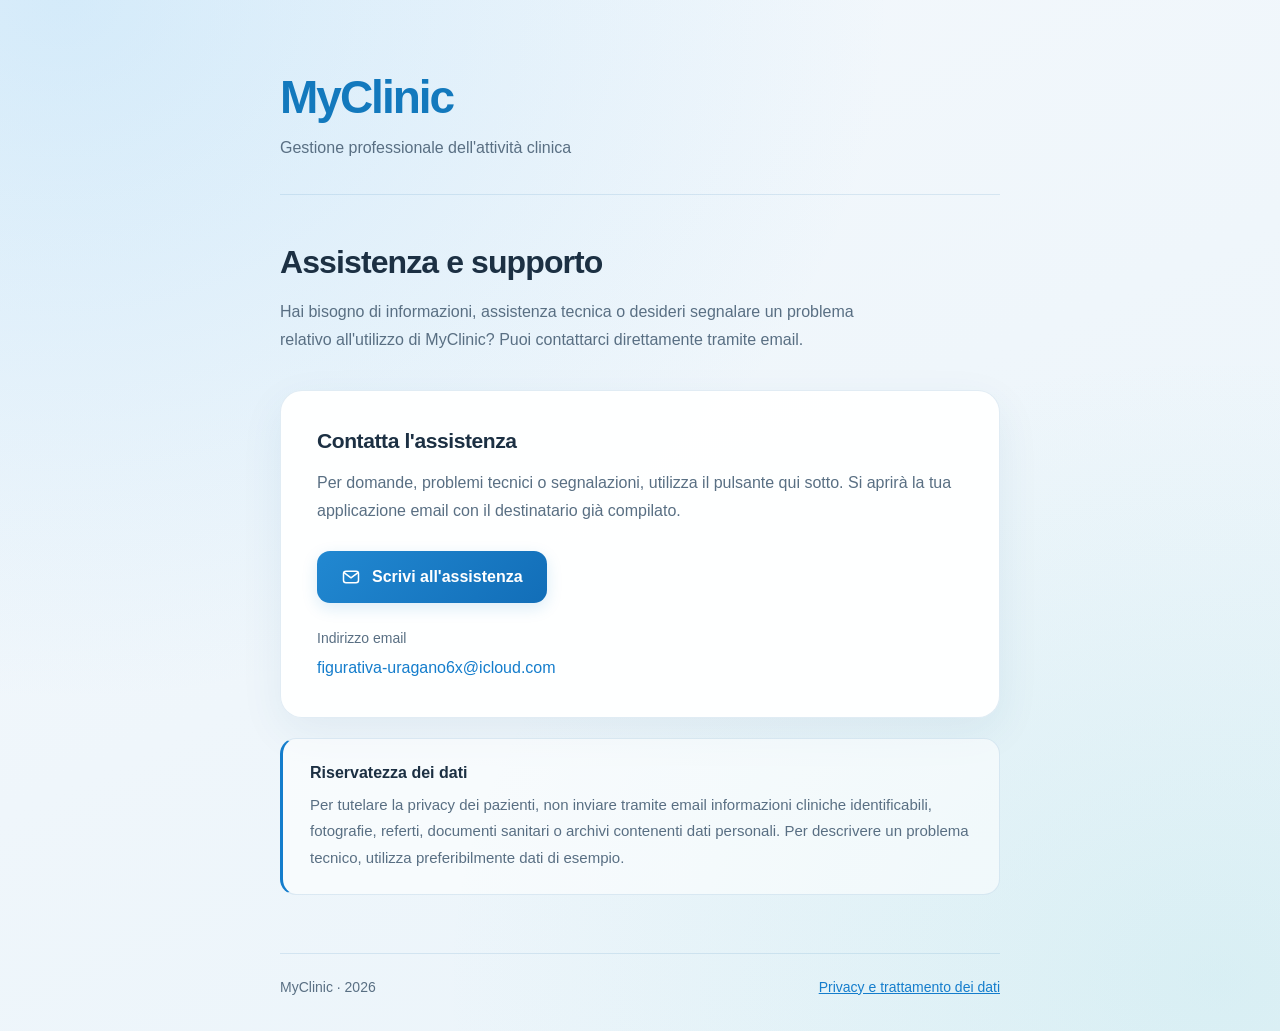
==== commit 9897ef5f: "Replace support text with privacy link in footer" ====
--- a/myclinic/supporto/index.html
+++ b/myclinic/supporto/index.html
@@ -584,9 +584,9 @@
         MyClinic · 2026
       </span>
 
-      <span>
-        Assistenza e supporto
-      </span>
+      <a href="../privacy/">
+        Privacy e trattamento dei dati
+      </a>
 
     </footer>
 
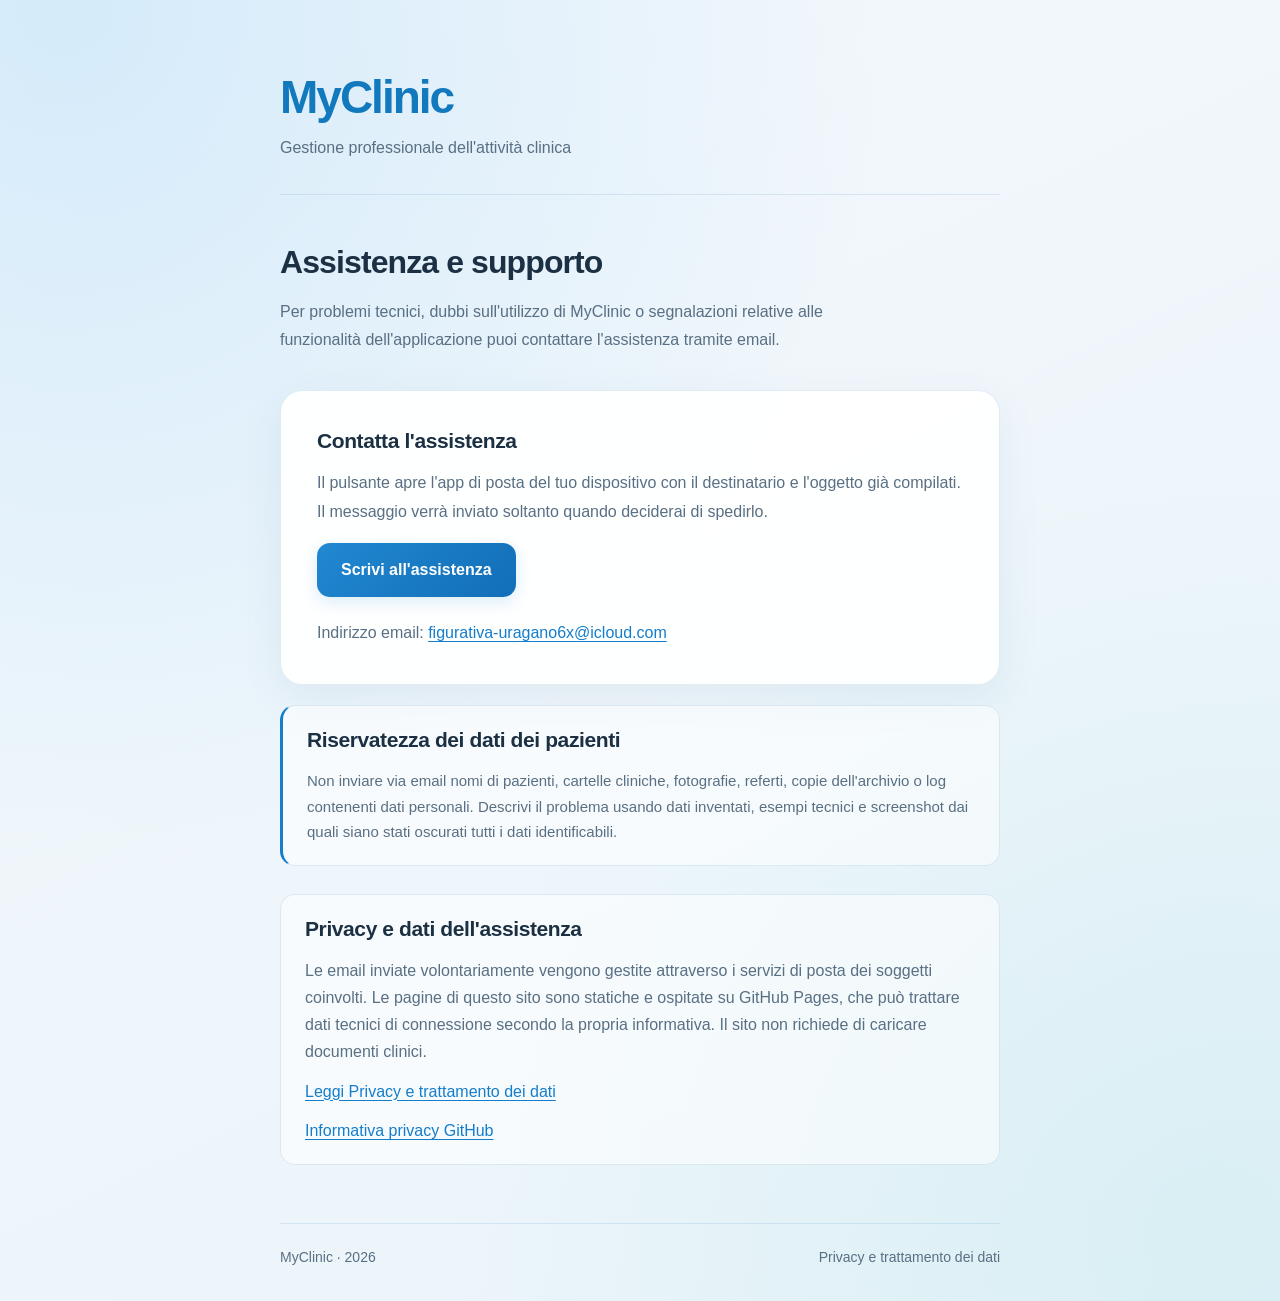
==== commit 8b93a644: "Revise support page content and email details Updated the support page with new email contact inform" ====
--- a/myclinic/supporto/index.html
+++ b/myclinic/supporto/index.html
@@ -1,596 +1,52 @@
 <!DOCTYPE html>
 <html lang="it">
-
 <head>
-  <meta charset="UTF-8">
-  <meta name="viewport" content="width=device-width, initial-scale=1">
-  <meta name="color-scheme" content="light dark">
-
-  <title>MyClinic — Assistenza e supporto</title>
-
-  <meta
-    name="description"
-    content="Assistenza e supporto per MyClinic, applicazione professionale per la gestione dell'attività clinica."
-  >
-
-  <style>
-
-    /* ========================================
-       MYCLINIC — IDENTITÀ VISIVA
-       ======================================== */
-
-    :root {
-      color-scheme: light;
-
-      --background: #f4f8fc;
-      --background-end: #eaf4fa;
-
-      --text: #1c3043;
-      --muted: #596f83;
-
-      --brand: #1379bd;
-      --accent: #147dcc;
-      --accent-hover: #096aaf;
-
-      --surface: rgba(255, 255, 255, 0.94);
-      --surface-soft: rgba(255, 255, 255, 0.55);
-
-      --border: rgba(91, 151, 194, 0.18);
-
-      --shadow:
-        0 14px 44px rgba(31, 87, 131, 0.07);
-
-      --font:
-        -apple-system,
-        BlinkMacSystemFont,
-        "Segoe UI",
-        sans-serif;
-    }
-
-    * {
-      box-sizing: border-box;
-    }
-
-    html {
-      min-height: 100%;
-    }
-
-    body {
-      margin: 0;
-      min-height: 100vh;
-
-      font-family: var(--font);
-      font-size: 16px;
-      font-weight: 400;
-      line-height: 1.65;
-
-      color: var(--text);
-
-      -webkit-font-smoothing: antialiased;
-
-      background:
-        radial-gradient(
-          ellipse at 5% 0%,
-          rgba(127, 199, 244, 0.27),
-          transparent 48%
-        ),
-        radial-gradient(
-          ellipse at 95% 95%,
-          rgba(113, 208, 208, 0.15),
-          transparent 45%
-        ),
-        linear-gradient(
-          155deg,
-          var(--background),
-          var(--background-end)
-        );
-    }
-
-    a {
-      color: var(--accent);
-    }
-
-    /* ========================================
-       CONTENITORE
-       ======================================== */
-
-    .container {
-      width: min(calc(100% - 40px), 720px);
-      margin: 0 auto;
-      padding: 72px 0 32px;
-    }
-
-    /* ========================================
-       INTESTAZIONE MYCLINIC
-       ======================================== */
-
-    .site-header {
-      padding-bottom: 34px;
-      margin-bottom: 48px;
-
-      border-bottom: 1px solid var(--border);
-    }
-
-    .brand {
-      margin: 0;
-
-      font-size: 46px;
-      font-weight: 700;
-      letter-spacing: -2px;
-      line-height: 1.1;
-
-      color: var(--brand);
-    }
-
-    .brand-description {
-      margin: 12px 0 0;
-
-      font-size: 16px;
-      font-weight: 400;
-      line-height: 1.6;
-
-      color: var(--muted);
-    }
-
-    /* ========================================
-       TITOLI E TESTO
-       ======================================== */
-
-    h1,
-    h2,
-    p {
-      overflow-wrap: break-word;
-    }
-
-    h1 {
-      margin: 0 0 16px;
-
-      font-size: 32px;
-      font-weight: 700;
-      letter-spacing: -0.9px;
-      line-height: 1.2;
-    }
-
-    .intro {
-      max-width: 620px;
-
-      margin: 0 0 36px;
-
-      font-size: 16px;
-      font-weight: 400;
-      line-height: 1.75;
-
-      color: var(--muted);
-    }
-
-    h2 {
-      margin: 0 0 14px;
-
-      font-size: 21px;
-      font-weight: 600;
-      letter-spacing: -0.4px;
-      line-height: 1.35;
-    }
-
-    /* ========================================
-       CARD ASSISTENZA
-       ======================================== */
-
-    .support-card {
-      padding: 36px;
-
-      border: 1px solid var(--border);
-      border-radius: 22px;
-
-      background: var(--surface);
-
-      box-shadow: var(--shadow);
-    }
-
-    .support-card p {
-      margin: 0 0 26px;
-
-      font-size: 16px;
-      line-height: 1.75;
-
-      color: var(--muted);
-    }
-
-    /* ========================================
-       PULSANTE EMAIL
-       ======================================== */
-
-    .support-button {
-      display: inline-flex;
-      align-items: center;
-      justify-content: center;
-      gap: 11px;
-
-      min-height: 52px;
-      padding: 14px 24px;
-
-      border-radius: 13px;
-
-      background:
-        linear-gradient(
-          135deg,
-          #2188d1,
-          #126eb8
-        );
-
-      color: #ffffff;
-
-      font-family: var(--font);
-      font-size: 16px;
-      font-weight: 600;
-      line-height: 1.35;
-
-      text-decoration: none;
-
-      box-shadow:
-        0 5px 16px rgba(20, 125, 204, 0.15);
-
-      transition:
-        background 0.2s ease,
-        box-shadow 0.2s ease,
-        transform 0.2s ease;
-    }
-
-    .support-button:hover {
-      background:
-        linear-gradient(
-          135deg,
-          #147ac3,
-          #0c61a5
-        );
-
-      box-shadow:
-        0 8px 20px rgba(20, 125, 204, 0.19);
-
-      transform: translateY(-1px);
-    }
-
-    .support-button:focus-visible,
-    a:focus-visible {
-      outline: 3px solid var(--accent);
-      outline-offset: 4px;
-    }
-
-    .email-label {
-      margin: 24px 0 5px;
-
-      font-size: 14px;
-      font-weight: 400;
-
-      color: var(--muted);
-    }
-
-    .email-address {
-      display: inline-block;
-
-      font-size: 16px;
-      font-weight: 500;
-      line-height: 1.5;
-
-      color: var(--accent);
-      text-decoration: none;
-
-      overflow-wrap: anywhere;
-    }
-
-    .email-address:hover {
-      text-decoration: underline;
-    }
-
-    /* ========================================
-       AVVISO RISERVATEZZA
-       ======================================== */
-
-    .privacy-notice {
-      margin-top: 20px;
-      padding: 23px 27px;
-
-      border: 1px solid var(--border);
-      border-left: 3px solid var(--accent);
-      border-radius: 16px;
-
-      background: var(--surface-soft);
-    }
-
-    .privacy-notice h2 {
-      margin: 0 0 8px;
-
-      font-size: 16px;
-      font-weight: 600;
-      letter-spacing: 0;
-    }
-
-    .privacy-notice p {
-      margin: 0;
-
-      font-size: 15px;
-      font-weight: 400;
-      line-height: 1.75;
-
-      color: var(--muted);
-    }
-
-    /* ========================================
-       FOOTER
-       ======================================== */
-
-    footer {
-      display: flex;
-      justify-content: space-between;
-      flex-wrap: wrap;
-      gap: 12px;
-
-      margin-top: 58px;
-      padding-top: 22px;
-
-      border-top: 1px solid var(--border);
-
-      font-size: 14px;
-      font-weight: 400;
-
-      color: var(--muted);
-    }
-
-    /* ========================================
-       IPHONE
-       ======================================== */
-
-    @media (max-width: 600px) {
-
-      .container {
-        width: min(calc(100% - 32px), 720px);
-        padding-top: 38px;
-      }
-
-      .site-header {
-        padding-bottom: 28px;
-        margin-bottom: 36px;
-      }
-
-      .brand {
-        font-size: 39px;
-        letter-spacing: -1.7px;
-      }
-
-      .brand-description {
-        font-size: 15px;
-      }
-
-      h1 {
-        font-size: 29px;
-      }
-
-      .intro {
-        margin-bottom: 28px;
-      }
-
-      .support-card {
-        padding: 27px 24px;
-        border-radius: 19px;
-      }
-
-      .support-button {
-        width: 100%;
-      }
-
-      .privacy-notice {
-        padding: 21px;
-      }
-
-      footer {
-        margin-top: 44px;
-      }
-    }
-
-    /* ========================================
-       DARK MODE
-       ======================================== */
-
-    @media (prefers-color-scheme: dark) {
-
-      :root {
-        color-scheme: dark;
-
-        --background: #101c2a;
-        --background-end: #182b3d;
-
-        --text: #edf5fb;
-        --muted: #b0c1d0;
-
-        --brand: #79c5fb;
-        --accent: #82c7fb;
-        --accent-hover: #a0d7ff;
-
-        --surface: rgba(30, 45, 62, 0.96);
-        --surface-soft: rgba(30, 45, 62, 0.64);
-
-        --border: rgba(150, 193, 225, 0.16);
-
-        --shadow:
-          0 14px 44px rgba(0, 0, 0, 0.15);
-      }
-
-      body {
-        background:
-          radial-gradient(
-            ellipse at 5% 0%,
-            rgba(32, 95, 145, 0.24),
-            transparent 50%
-          ),
-          radial-gradient(
-            ellipse at 95% 95%,
-            rgba(30, 102, 118, 0.11),
-            transparent 45%
-          ),
-          linear-gradient(
-            155deg,
-            var(--background),
-            var(--background-end)
-          );
-      }
-
-      .support-button {
-        background:
-          linear-gradient(
-            135deg,
-            #247fc5,
-            #145d9f
-          );
-
-        color: #ffffff;
-      }
-
-      .support-button:hover {
-        background:
-          linear-gradient(
-            135deg,
-            #2d90d9,
-            #1b6db5
-          );
-      }
-    }
-
-    /* ========================================
-       ACCESSIBILITÀ
-       ======================================== */
-
-    @media (prefers-reduced-motion: reduce) {
-
-      .support-button {
-        transition: none;
-      }
-
-      .support-button:hover {
-        transform: none;
-      }
-    }
-
-  </style>
+<meta charset="UTF-8">
+<meta name="viewport" content="width=device-width, initial-scale=1">
+<meta name="color-scheme" content="light dark">
+<title>MyClinic — Assistenza e supporto</title>
+<meta name="description" content="Assistenza MyClinic, contatto email e indicazioni per non inviare dati clinici.">
+<style>
+:root { color-scheme: light; --background:#f4f8fc;--background-end:#eaf4fa;--text:#1c3043;--muted:#596f83;--brand:#1379bd;--accent:#147dcc;--surface:rgba(255,255,255,.94);--surface-soft:rgba(255,255,255,.55);--border:rgba(91,151,194,.18);--shadow:0 14px 44px rgba(31,87,131,.07);--font:-apple-system,BlinkMacSystemFont,"Segoe UI",sans-serif }
+* {box-sizing:border-box} html {min-height:100%;scroll-behavior:smooth} body{margin:0;min-height:100vh;font-family:var(--font);font-size:16px;font-weight:400;line-height:1.65;color:var(--text);-webkit-font-smoothing:antialiased;background:radial-gradient(ellipse at 5% 0%,rgba(127,199,244,.27),transparent 48%),radial-gradient(ellipse at 95% 95%,rgba(113,208,208,.15),transparent 45%),linear-gradient(155deg,var(--background),var(--background-end))}
+a{color:var(--accent);text-underline-offset:3px} a:focus-visible{outline:3px solid var(--accent);outline-offset:4px;border-radius:3px} .container{width:min(calc(100% - 40px),720px);margin:0 auto;padding:72px 0 32px}.site-header{padding-bottom:34px;margin-bottom:48px;border-bottom:1px solid var(--border)} .brand{margin:0;font-size:46px;font-weight:700;letter-spacing:-2px;line-height:1.1;color:var(--brand)}.brand-description{margin:12px 0 0;font-size:16px;line-height:1.6;color:var(--muted)}
+h1,h2,p{overflow-wrap:break-word} h1{margin:0 0 16px;font-size:32px;font-weight:700;letter-spacing:-.9px;line-height:1.2}h2{margin:0 0 14px;font-size:21px;font-weight:600;letter-spacing:-.4px;line-height:1.35}.intro{max-width:620px;margin:0 0 36px;font-size:16px;line-height:1.75;color:var(--muted)}
+.policy-document,.support-card{padding:36px;border:1px solid var(--border);border-radius:22px;background:var(--surface);box-shadow:var(--shadow)}.policy-section+.policy-section{margin-top:35px;padding-top:35px;border-top:1px solid var(--border)}.policy-section p,.support-card p{margin:0 0 16px;font-size:16px;line-height:1.8;color:var(--muted)}.policy-section p:last-child{margin-bottom:0}
+.draft-notice,.privacy-notice,.links-section{margin-bottom:28px;padding:20px 24px;border:1px solid var(--border);border-left:3px solid var(--accent);border-radius:15px;background:var(--surface-soft)}.draft-notice strong{display:block;margin-bottom:7px;font-size:16px;font-weight:600}.draft-notice p,.privacy-notice p{margin:0;font-size:15px;line-height:1.7;color:var(--muted)}.links-section{margin-top:24px;border-left:1px solid var(--border)}.links-section p{margin:0 0 12px;font-size:16px;line-height:1.7;color:var(--muted)}.links-section p:last-child{margin:0}
+.support-button{display:inline-flex;align-items:center;justify-content:center;min-height:52px;padding:14px 24px;border-radius:13px;background:linear-gradient(135deg,#2188d1,#126eb8);color:#fff;font-weight:600;text-decoration:none;box-shadow:0 5px 16px rgba(20,125,204,.15)}.support-button:hover{background:linear-gradient(135deg,#147ac3,#0c61a5)}.email-address{display:inline-block;font-weight:500;overflow-wrap:anywhere}
+footer{display:flex;justify-content:space-between;flex-wrap:wrap;gap:12px;margin-top:58px;padding-top:22px;border-top:1px solid var(--border);font-size:14px;color:var(--muted)}footer a{color:inherit;text-decoration:none} footer a:hover{color:var(--accent);text-decoration:underline}
+@media(max-width:600px){.container{width:min(calc(100% - 32px),720px);padding-top:38px}.site-header{padding-bottom:28px;margin-bottom:36px}.brand{font-size:39px}.brand-description{font-size:15px}h1{font-size:29px}.intro{margin-bottom:28px}.policy-document,.support-card{padding:27px 24px;border-radius:19px}.policy-section+.policy-section{margin-top:30px;padding-top:30px}.support-button{width:100%}footer{margin-top:44px}}
+@media(prefers-color-scheme:dark){:root{color-scheme:dark;--background:#101c2a;--background-end:#182b3d;--text:#edf5fb;--muted:#b0c1d0;--brand:#79c5fb;--accent:#82c7fb;--surface:rgba(30,45,62,.96);--surface-soft:rgba(30,45,62,.64);--border:rgba(150,193,225,.16);--shadow:0 14px 44px rgba(0,0,0,.15)}body{background:radial-gradient(ellipse at 5% 0%,rgba(32,95,145,.24),transparent 50%),radial-gradient(ellipse at 95% 95%,rgba(30,102,118,.11),transparent 45%),linear-gradient(155deg,var(--background),var(--background-end))}}
+@media(prefers-reduced-motion:reduce){html{scroll-behavior:auto}}
+</style>
 </head>
-
 <body>
-
-  <div class="container">
-
-    <header class="site-header">
-
-      <div class="brand">
-        MyClinic
-      </div>
-
-      <p class="brand-description">
-        Gestione professionale dell'attività clinica
-      </p>
-
-    </header>
-
-    <main>
-
-      <h1>
-        Assistenza e supporto
-      </h1>
-
-      <p class="intro">
-        Hai bisogno di informazioni, assistenza tecnica
-        o desideri segnalare un problema relativo
-        all'utilizzo di MyClinic?
-        Puoi contattarci direttamente tramite email.
-      </p>
-
-      <section class="support-card">
-
-        <h2>
-          Contatta l'assistenza
-        </h2>
-
-        <p>
-          Per domande, problemi tecnici o segnalazioni,
-          utilizza il pulsante qui sotto.
-          Si aprirà la tua applicazione email con
-          il destinatario già compilato.
-        </p>
-
-        <a
-          class="support-button"
-          href="mailto:figurativa-uragano6x@icloud.com?subject=MyClinic%20-%20Richiesta%20di%20assistenza"
-        >
-
-          <svg
-            width="20"
-            height="20"
-            viewBox="0 0 24 24"
-            fill="none"
-            stroke="currentColor"
-            stroke-width="1.8"
-            stroke-linecap="round"
-            stroke-linejoin="round"
-            aria-hidden="true"
-          >
-            <rect
-              x="3"
-              y="5"
-              width="18"
-              height="14"
-              rx="3"
-            />
-            <path d="m4 7 8 6 8-6" />
-          </svg>
-
-          Scrivi all'assistenza
-
-        </a>
-
-        <div class="email-label">
-          Indirizzo email
-        </div>
-
-        <a
-          class="email-address"
-          href="mailto:figurativa-uragano6x@icloud.com"
-        >
-          figurativa-uragano6x@icloud.com
-        </a>
-
-      </section>
-
-      <aside class="privacy-notice">
-
-        <h2>
-          Riservatezza dei dati
-        </h2>
-
-        <p>
-          Per tutelare la privacy dei pazienti,
-          non inviare tramite email informazioni
-          cliniche identificabili, fotografie,
-          referti, documenti sanitari o archivi
-          contenenti dati personali.
-          Per descrivere un problema tecnico,
-          utilizza preferibilmente dati di esempio.
-        </p>
-
-      </aside>
-
-    </main>
-
-    <footer>
-
-      <span>
-        MyClinic · 2026
-      </span>
-
-      <a href="../privacy/">
-        Privacy e trattamento dei dati
-      </a>
-
-    </footer>
-
-  </div>
-
+<div class="container">
+<header class="site-header">
+<div class="brand">MyClinic</div>
+<p class="brand-description">Gestione professionale dell'attività clinica</p>
+</header>
+<main>
+<h1>Assistenza e supporto</h1>
+<p class="intro">Per problemi tecnici, dubbi sull'utilizzo di MyClinic o segnalazioni relative alle funzionalità dell'applicazione puoi contattare l'assistenza tramite email.</p>
+<section class="support-card">
+<h2>Contatta l'assistenza</h2>
+<p>Il pulsante apre l'app di posta del tuo dispositivo con il destinatario e l'oggetto già compilati. Il messaggio verrà inviato soltanto quando deciderai di spedirlo.</p>
+<a class="support-button" href="mailto:figurativa-uragano6x@icloud.com?subject=MyClinic%20%E2%80%94%20Richiesta%20di%20assistenza">Scrivi all'assistenza</a>
+<p style="margin:22px 0 0">Indirizzo email: <a class="email-address" href="mailto:figurativa-uragano6x@icloud.com">figurativa-uragano6x@icloud.com</a></p>
+</section>
+<aside class="privacy-notice" style="margin-top:20px">
+<h2>Riservatezza dei dati dei pazienti</h2>
+<p>Non inviare via email nomi di pazienti, cartelle cliniche, fotografie, referti, copie dell'archivio o log contenenti dati personali. Descrivi il problema usando dati inventati, esempi tecnici e screenshot dai quali siano stati oscurati tutti i dati identificabili.</p>
+</aside>
+<section class="links-section">
+<h2>Privacy e dati dell'assistenza</h2>
+<p>Le email inviate volontariamente vengono gestite attraverso i servizi di posta dei soggetti coinvolti. Le pagine di questo sito sono statiche e ospitate su GitHub Pages, che può trattare dati tecnici di connessione secondo la propria informativa. Il sito non richiede di caricare documenti clinici.</p>
+<p><a href="../privacy/">Leggi Privacy e trattamento dei dati</a></p>
+<p><a href="https://docs.github.com/en/site-policy/privacy-policies/github-general-privacy-statement" rel="noopener noreferrer">Informativa privacy GitHub</a></p>
+</section>
+</main>
+<footer><span>MyClinic · 2026</span><a href="../privacy/">Privacy e trattamento dei dati</a></footer>
+</div>
 </body>
 </html>
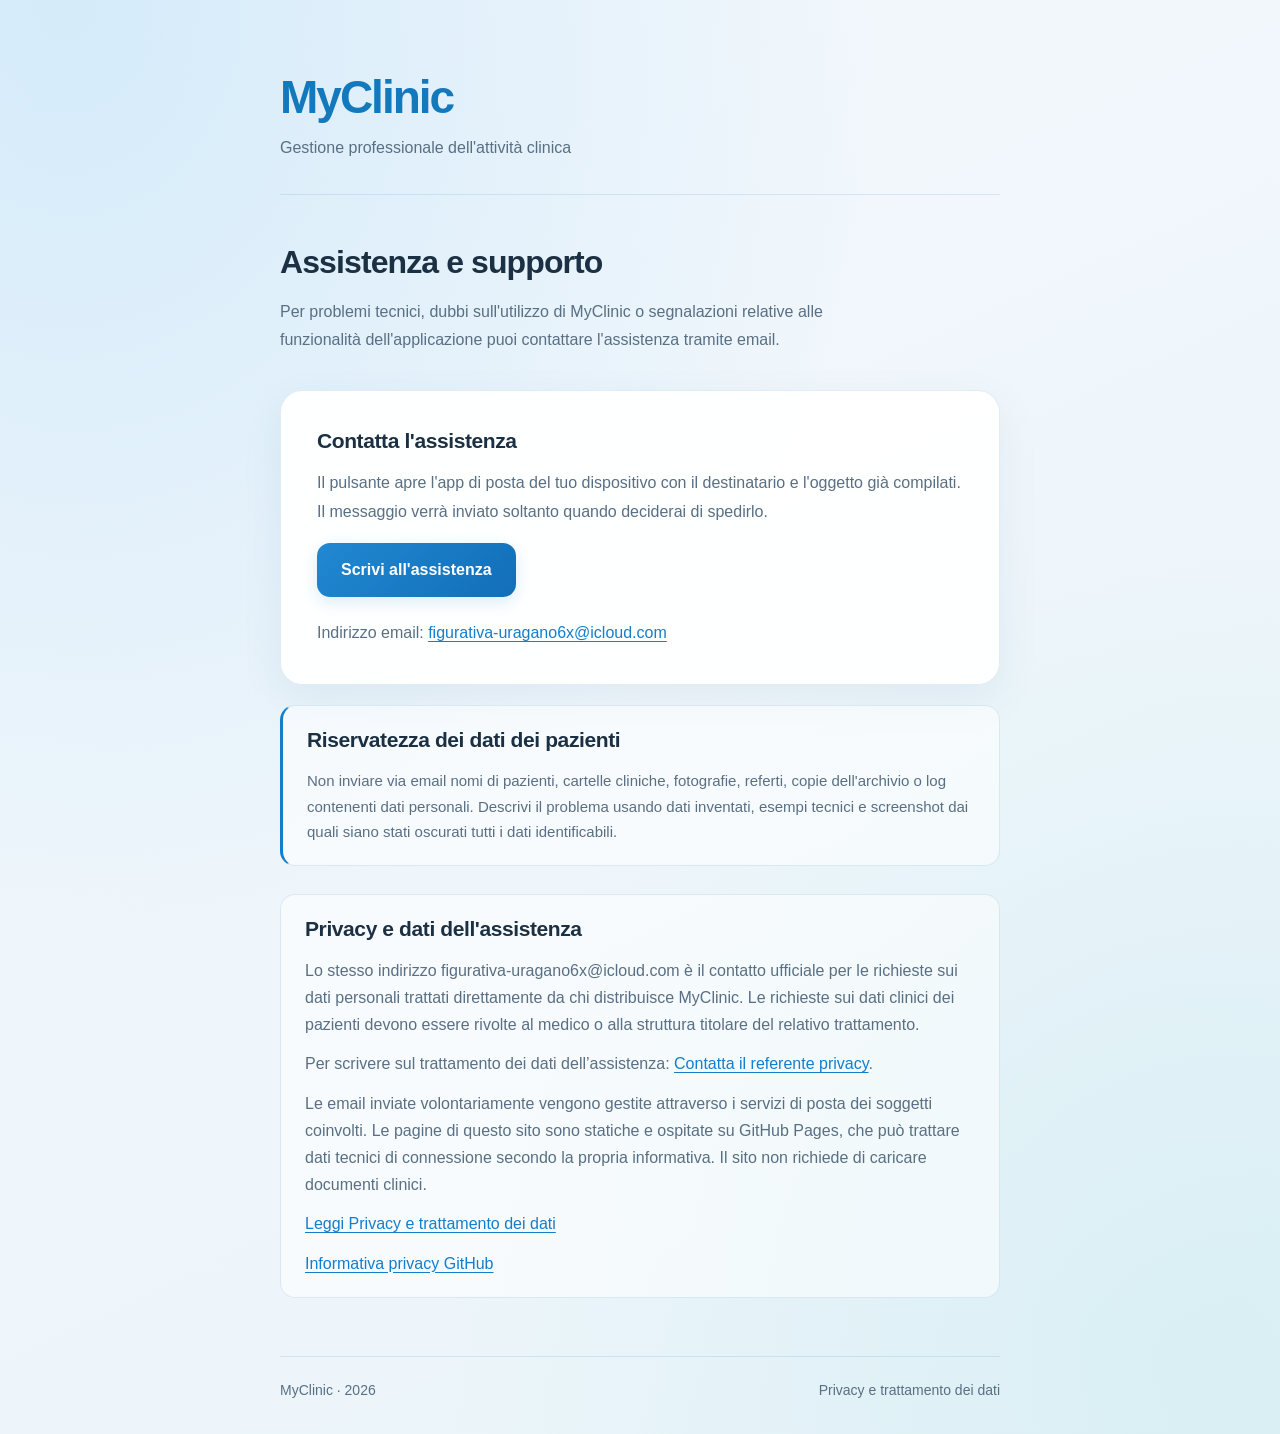
==== commit 2b5c8724: "Update privacy section with contact details Added official contact information for privacy requests " ====
--- a/myclinic/supporto/index.html
+++ b/myclinic/supporto/index.html
@@ -41,6 +41,8 @@
 </aside>
 <section class="links-section">
 <h2>Privacy e dati dell'assistenza</h2>
+<p>Lo stesso indirizzo figurativa-uragano6x@icloud.com è il contatto ufficiale per le richieste sui dati personali trattati direttamente da chi distribuisce MyClinic. Le richieste sui dati clinici dei pazienti devono essere rivolte al medico o alla struttura titolare del relativo trattamento.</p>
+<p>Per scrivere sul trattamento dei dati dell’assistenza: <a href="mailto:figurativa-uragano6x@icloud.com?subject=MyClinic%20-%20Richiesta%20privacy">Contatta il referente privacy</a>.</p>
 <p>Le email inviate volontariamente vengono gestite attraverso i servizi di posta dei soggetti coinvolti. Le pagine di questo sito sono statiche e ospitate su GitHub Pages, che può trattare dati tecnici di connessione secondo la propria informativa. Il sito non richiede di caricare documenti clinici.</p>
 <p><a href="../privacy/">Leggi Privacy e trattamento dei dati</a></p>
 <p><a href="https://docs.github.com/en/site-policy/privacy-policies/github-general-privacy-statement" rel="noopener noreferrer">Informativa privacy GitHub</a></p>
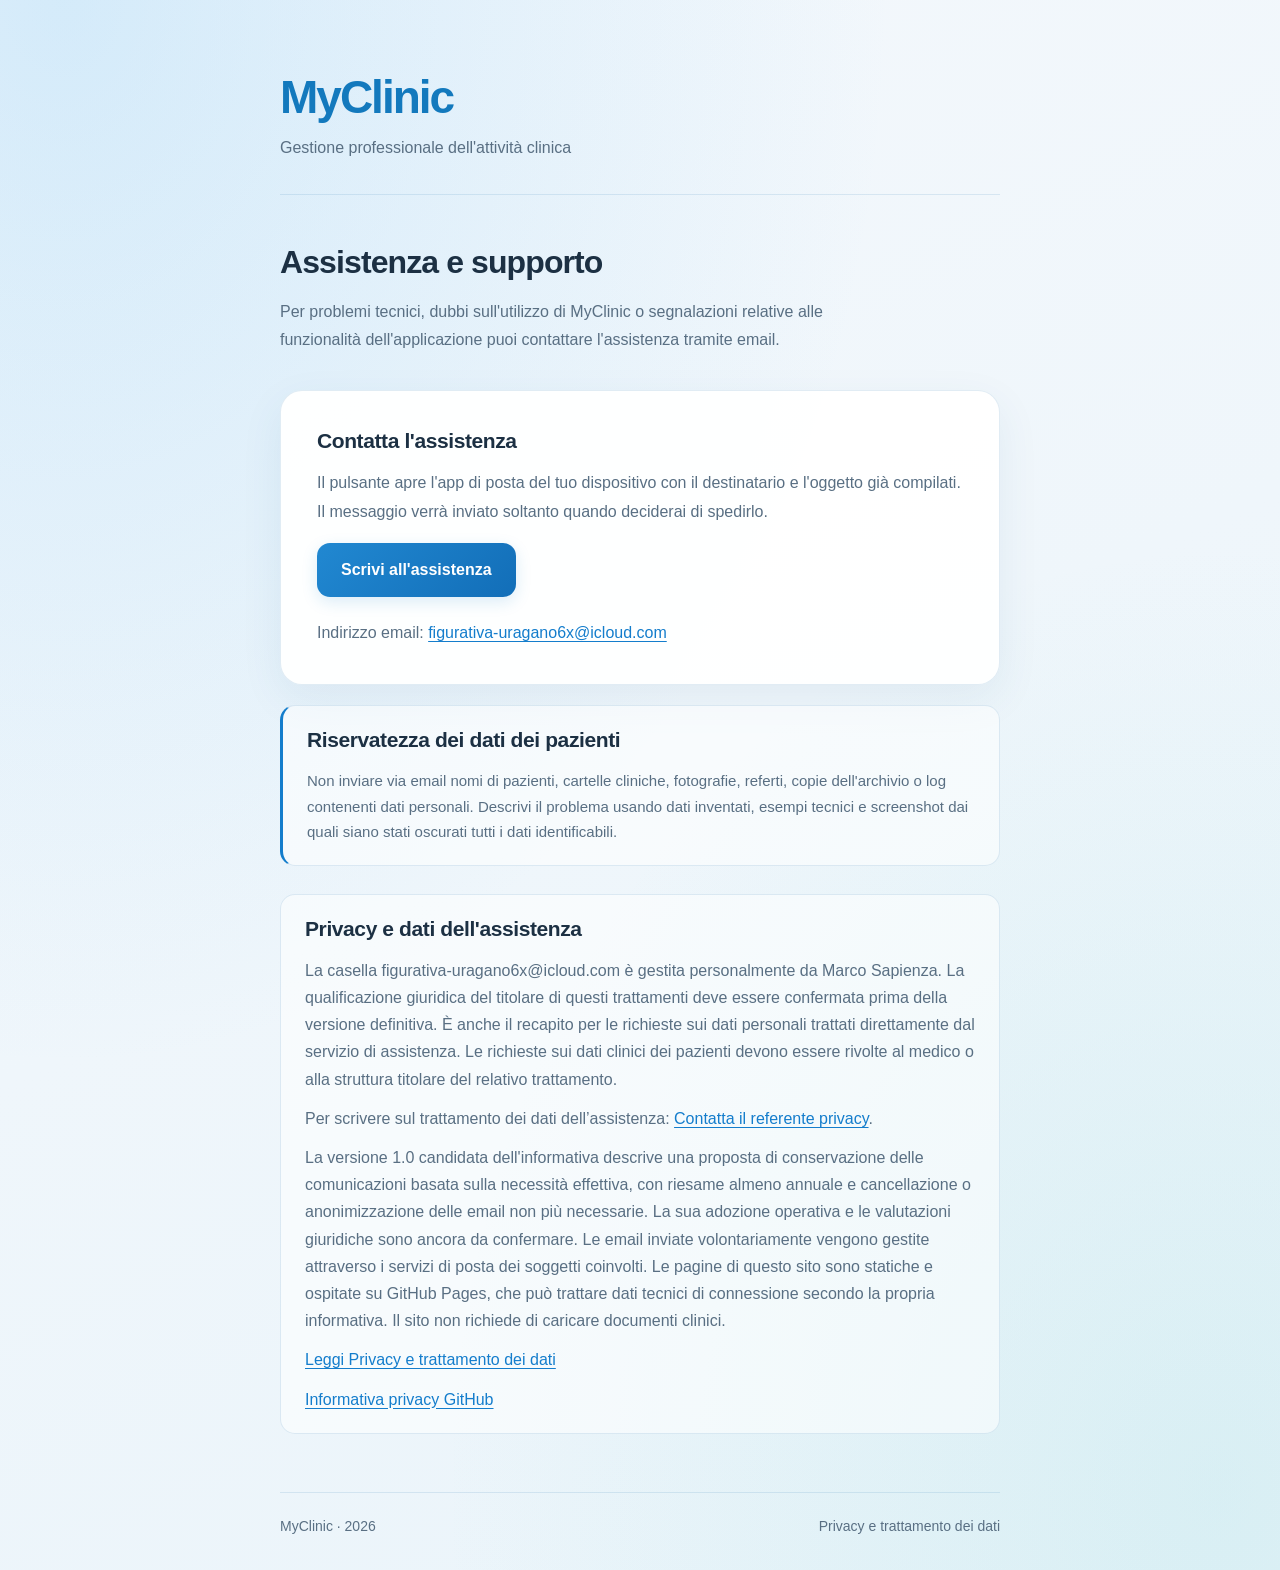
==== commit 13b62d81: "MyClinic: aggiorna assistenza e criterio di conservazione email" ====
--- a/myclinic/supporto/index.html
+++ b/myclinic/supporto/index.html
@@ -41,9 +41,9 @@
 </aside>
 <section class="links-section">
 <h2>Privacy e dati dell'assistenza</h2>
-<p>Lo stesso indirizzo figurativa-uragano6x@icloud.com è il contatto ufficiale per le richieste sui dati personali trattati direttamente da chi distribuisce MyClinic. Le richieste sui dati clinici dei pazienti devono essere rivolte al medico o alla struttura titolare del relativo trattamento.</p>
+<p>La casella figurativa-uragano6x@icloud.com è gestita personalmente da Marco Sapienza. La qualificazione giuridica del titolare di questi trattamenti deve essere confermata prima della versione definitiva. È anche il recapito per le richieste sui dati personali trattati direttamente dal servizio di assistenza. Le richieste sui dati clinici dei pazienti devono essere rivolte al medico o alla struttura titolare del relativo trattamento.</p>
 <p>Per scrivere sul trattamento dei dati dell’assistenza: <a href="mailto:figurativa-uragano6x@icloud.com?subject=MyClinic%20-%20Richiesta%20privacy">Contatta il referente privacy</a>.</p>
-<p>Le email inviate volontariamente vengono gestite attraverso i servizi di posta dei soggetti coinvolti. Le pagine di questo sito sono statiche e ospitate su GitHub Pages, che può trattare dati tecnici di connessione secondo la propria informativa. Il sito non richiede di caricare documenti clinici.</p>
+<p>La versione 1.0 candidata dell'informativa descrive una proposta di conservazione delle comunicazioni basata sulla necessità effettiva, con riesame almeno annuale e cancellazione o anonimizzazione delle email non più necessarie. La sua adozione operativa e le valutazioni giuridiche sono ancora da confermare. Le email inviate volontariamente vengono gestite attraverso i servizi di posta dei soggetti coinvolti. Le pagine di questo sito sono statiche e ospitate su GitHub Pages, che può trattare dati tecnici di connessione secondo la propria informativa. Il sito non richiede di caricare documenti clinici.</p>
 <p><a href="../privacy/">Leggi Privacy e trattamento dei dati</a></p>
 <p><a href="https://docs.github.com/en/site-policy/privacy-policies/github-general-privacy-statement" rel="noopener noreferrer">Informativa privacy GitHub</a></p>
 </section>
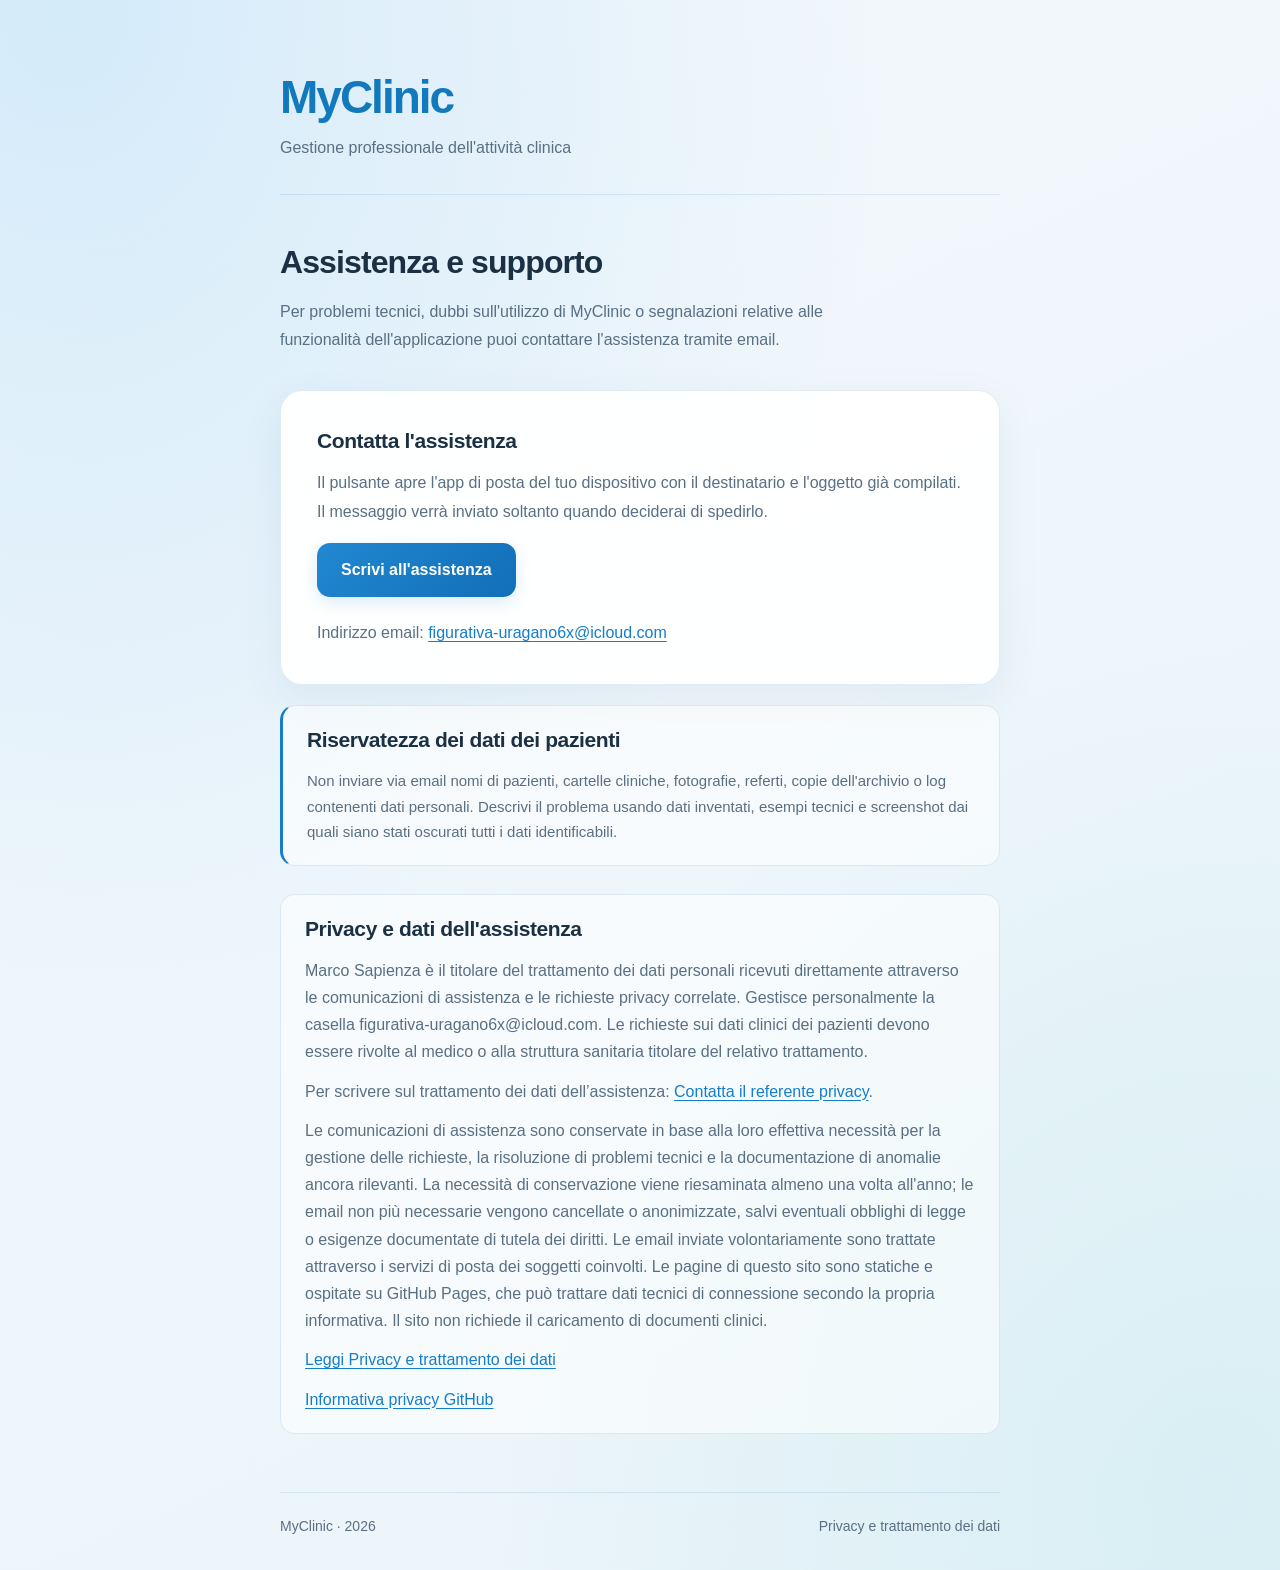
==== commit e759f420: "MyClinic: allinea pagina assistenza a informativa privacy 1.0" ====
--- a/myclinic/supporto/index.html
+++ b/myclinic/supporto/index.html
@@ -41,9 +41,9 @@
 </aside>
 <section class="links-section">
 <h2>Privacy e dati dell'assistenza</h2>
-<p>La casella figurativa-uragano6x@icloud.com è gestita personalmente da Marco Sapienza. La qualificazione giuridica del titolare di questi trattamenti deve essere confermata prima della versione definitiva. È anche il recapito per le richieste sui dati personali trattati direttamente dal servizio di assistenza. Le richieste sui dati clinici dei pazienti devono essere rivolte al medico o alla struttura titolare del relativo trattamento.</p>
+<p>Marco Sapienza è il titolare del trattamento dei dati personali ricevuti direttamente attraverso le comunicazioni di assistenza e le richieste privacy correlate. Gestisce personalmente la casella figurativa-uragano6x@icloud.com. Le richieste sui dati clinici dei pazienti devono essere rivolte al medico o alla struttura sanitaria titolare del relativo trattamento.</p>
 <p>Per scrivere sul trattamento dei dati dell’assistenza: <a href="mailto:figurativa-uragano6x@icloud.com?subject=MyClinic%20-%20Richiesta%20privacy">Contatta il referente privacy</a>.</p>
-<p>La versione 1.0 candidata dell'informativa descrive una proposta di conservazione delle comunicazioni basata sulla necessità effettiva, con riesame almeno annuale e cancellazione o anonimizzazione delle email non più necessarie. La sua adozione operativa e le valutazioni giuridiche sono ancora da confermare. Le email inviate volontariamente vengono gestite attraverso i servizi di posta dei soggetti coinvolti. Le pagine di questo sito sono statiche e ospitate su GitHub Pages, che può trattare dati tecnici di connessione secondo la propria informativa. Il sito non richiede di caricare documenti clinici.</p>
+<p>Le comunicazioni di assistenza sono conservate in base alla loro effettiva necessità per la gestione delle richieste, la risoluzione di problemi tecnici e la documentazione di anomalie ancora rilevanti. La necessità di conservazione viene riesaminata almeno una volta all'anno; le email non più necessarie vengono cancellate o anonimizzate, salvi eventuali obblighi di legge o esigenze documentate di tutela dei diritti. Le email inviate volontariamente sono trattate attraverso i servizi di posta dei soggetti coinvolti. Le pagine di questo sito sono statiche e ospitate su GitHub Pages, che può trattare dati tecnici di connessione secondo la propria informativa. Il sito non richiede il caricamento di documenti clinici.</p>
 <p><a href="../privacy/">Leggi Privacy e trattamento dei dati</a></p>
 <p><a href="https://docs.github.com/en/site-policy/privacy-policies/github-general-privacy-statement" rel="noopener noreferrer">Informativa privacy GitHub</a></p>
 </section>
